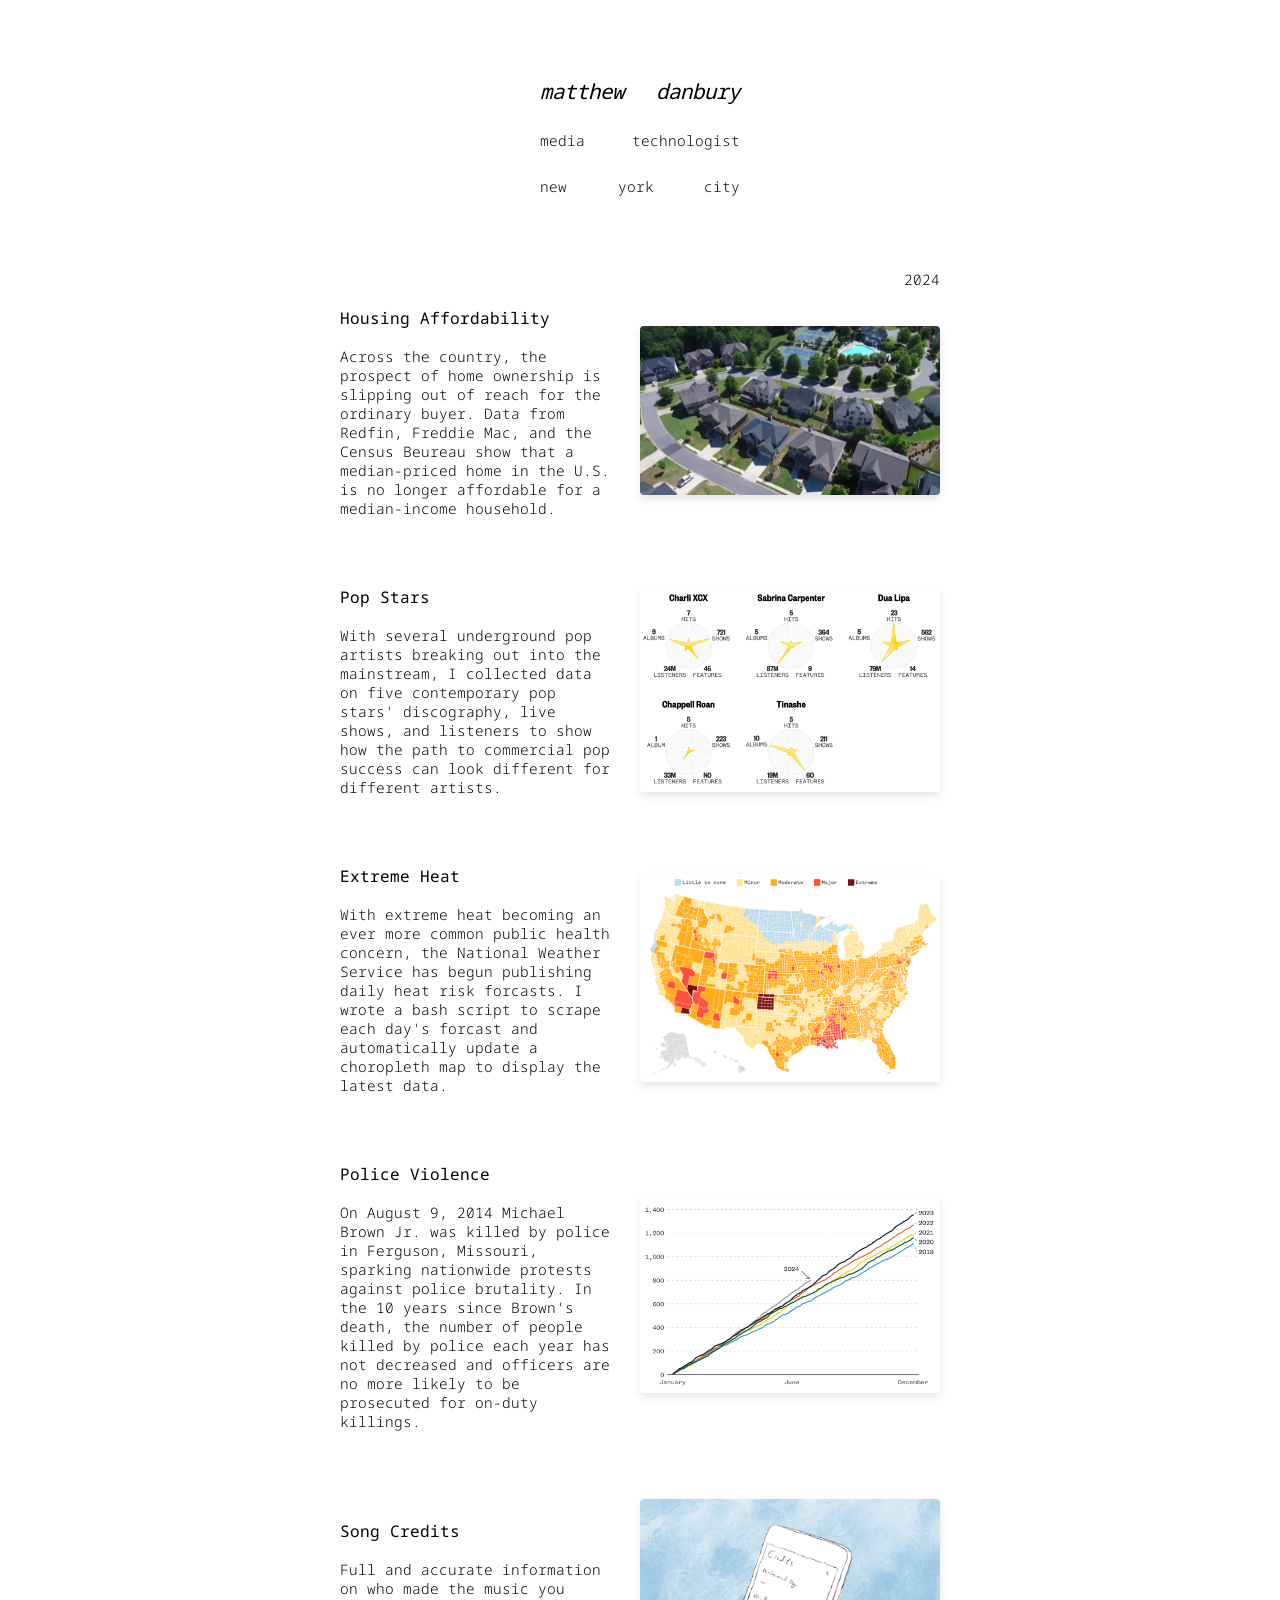
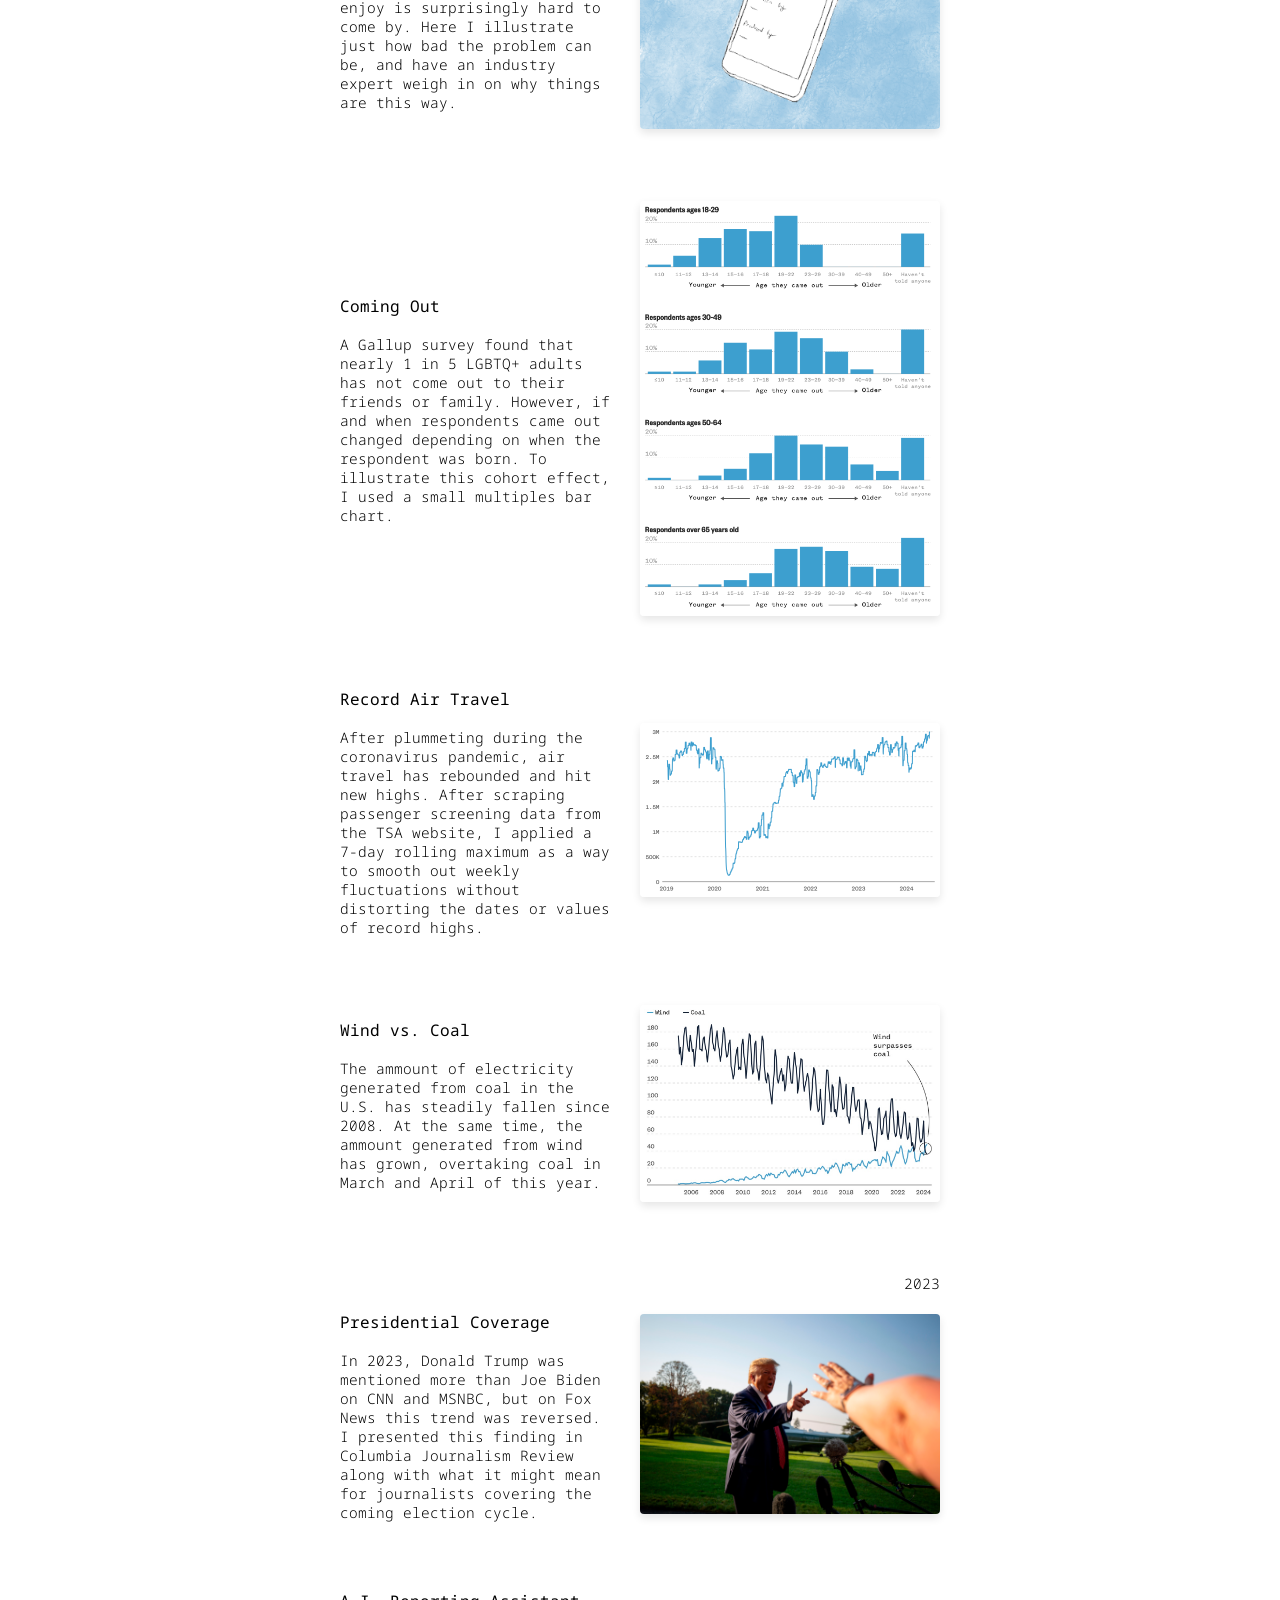
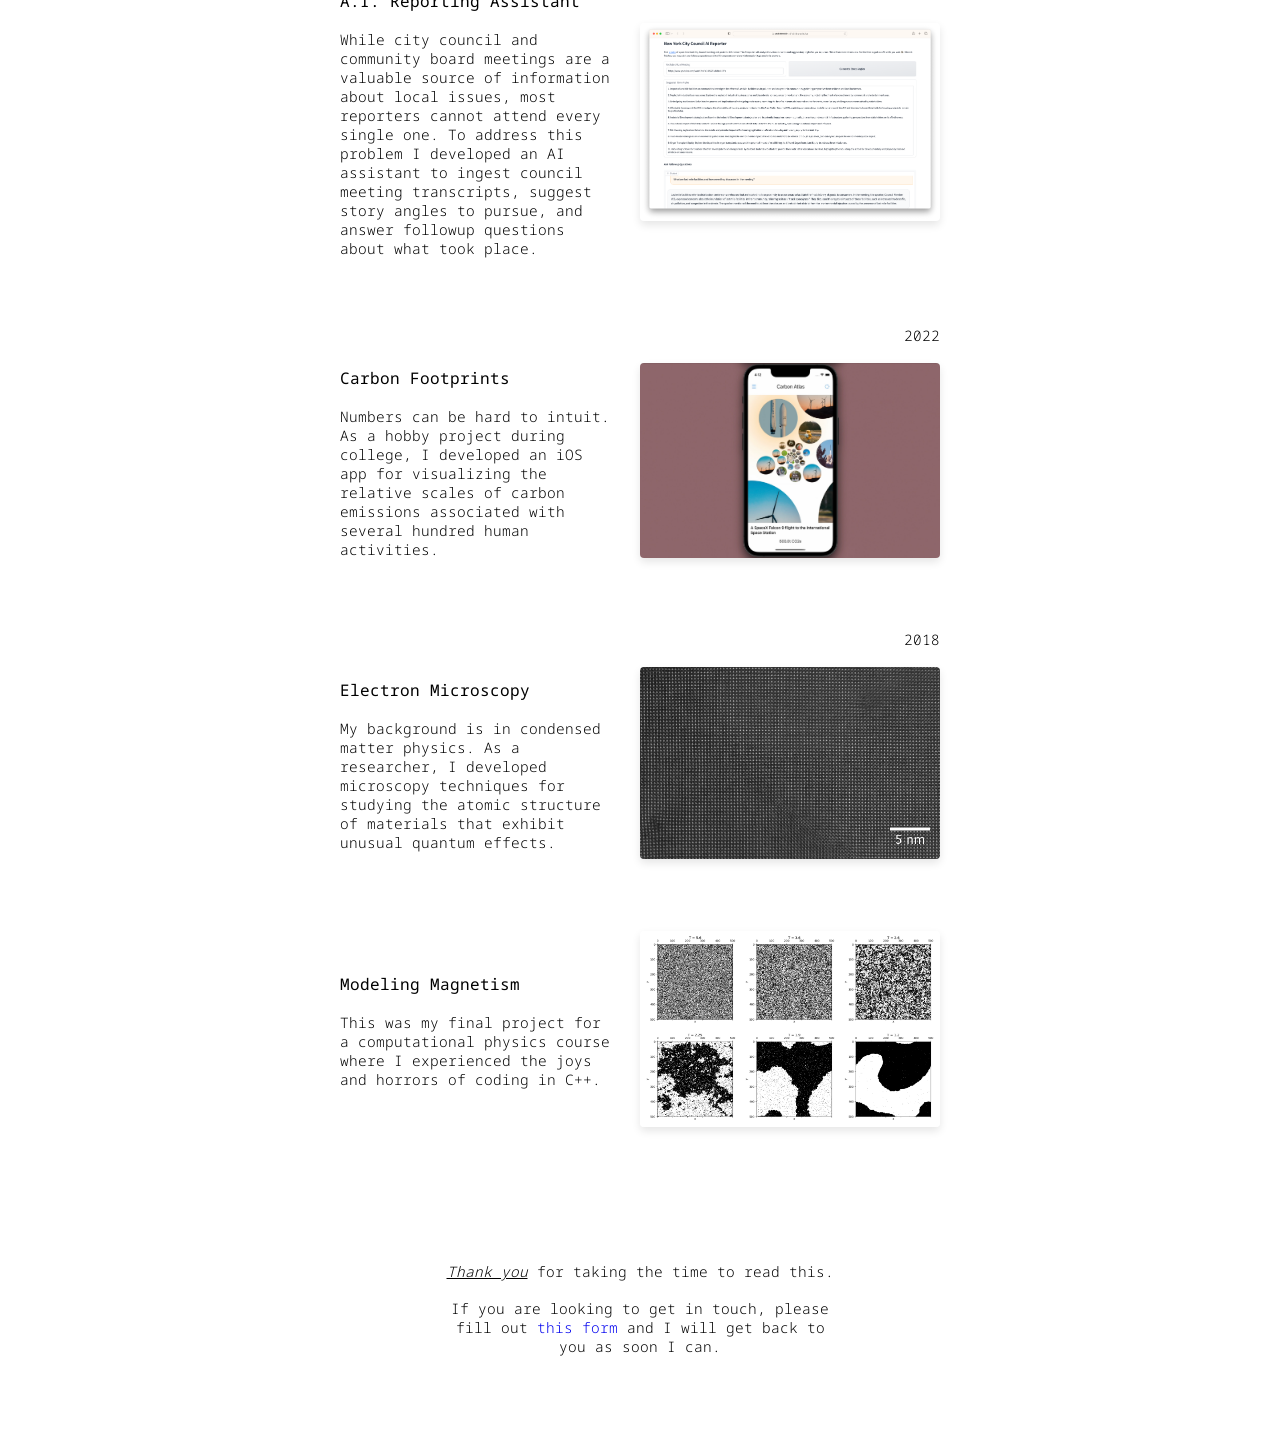
==== index.html @ c59a024f "reorder projects" ====
<!DOCTYPE html>
<html lang="en">
  <head>
    <meta charset="UTF-8" />
    <meta name="viewport" content="width=device-width, initial-scale=1.0" />
    <title>Matthew Danbury</title>
    <link rel="preconnect" href="https://fonts.googleapis.com" />
    <link rel="preconnect" href="https://fonts.gstatic.com" crossorigin />
    <link
      href="https://fonts.googleapis.com/css2?family=Noto+Sans+Mono:wdth,wght@62.5..100,100..900&display=swap"
      rel="stylesheet"
    />
    <link rel="stylesheet" href="reset.css" />
    <link rel="stylesheet" href="styles.css" />
  </head>
  <body>
    <div class="header">
      <div class="intro">
        <h1>matthew danbury</h1>
        <br />
        <br />
        <h2>media technologist</h2>
        <br />
        <br />
        <h2>new york city</h2>
      </div>
    </div>

    <div class="body">
      <!-- .graphics-container>.caption>h3+br+p>Lorem^^a>img^^br -->
      <!-- <br /> -->
      <p class="year">2024</p>
      <br />
      <div class="graphics-container">
        <div class="caption">
          <h3>Housing Affordability</h3>
          <br />
          <p>
            Across the country, the prospect of home ownership is slipping out
            of reach for the ordinary buyer. Data from Redfin, Freddie Mac, and
            the Census Beureau show that a median-priced home in the U.S. is no
            longer affordable for a median-income household.
          </p>
        </div>
        <a
          href="https://www.nbcnews.com/data-graphics/housing-affordability-worst-and-costs-highest-rcna155285"
          ><img src="assets/housing_affordability.webp" alt=""
        /></a>
      </div>
      <br />
      <div class="graphics-container">
        <div class="caption">
          <h3>Pop Stars</h3>
          <br />
          <p>
            With several underground pop artists breaking out into the
            mainstream, I collected data on five contemporary pop stars'
            discography, live shows, and listeners to show how the path to
            commercial pop success can look different for different artists.
          </p>
        </div>
        <a
          href="https://www.nbcnews.com/pop-culture/pop-culture-news/chappell-roan-sabrina-carpenter-charli-xcx-tinashe-redefining-pop-star-rcna159854"
          ><img src="assets/pop_stars_4.png" alt="pop stars"
        /></a>
      </div>
      <br />
      <div class="graphics-container">
        <div class="caption">
          <h3>Extreme Heat</h3>
          <br />
          <p>
            With extreme heat becoming an ever more common public health
            concern, the National Weather Service has begun publishing daily
            heat risk forcasts. I wrote a bash script to scrape each day's
            forcast and automatically update a choropleth map to display the
            latest data.
          </p>
        </div>
        <a
          href="https://www.nbcnews.com/health/health-news/extreme-heat-chronic-health-conditions-record-temperature-rcna162137"
          ><img src="assets/extreme_heat_2.png" alt=""
        /></a>
      </div>
      <br />
      <div class="graphics-container">
        <div class="caption">
          <h3>Police Violence</h3>
          <br />
          <p>
            On August 9, 2014 Michael Brown Jr. was killed by police in
            Ferguson, Missouri, sparking nationwide protests against police
            brutality. In the 10 years since Brown's death, the number of people
            killed by police each year has not decreased and officers are no
            more likely to be prosecuted for on-duty killings.
          </p>
        </div>
        <a
          href="https://www.nbcnews.com/data-graphics/data-police-killings-changed-10-years-ferguson-rcna163847"
          ><img src="assets/police.png" alt=""
        /></a>
      </div>
      <br />
      <div class="graphics-container">
        <div class="caption">
          <h3>Song Credits</h3>
          <br />
          <p>
            Full and accurate information on who made the music you enjoy is
            surprisingly hard to come by. Here I illustrate just how bad the
            problem can be, and have an industry expert weigh in on why things
            are this way.
          </p>
        </div>
        <a href="https://mjdanbury.github.io/credit-report/"
          ><img src="assets/credits.png" alt=""
        /></a>
      </div>
      <br />
      <div class="graphics-container">
        <div class="caption">
          <h3>Coming Out</h3>
          <br />
          <p>
            A Gallup survey found that nearly 1 in 5 LGBTQ+ adults has not come
            out to their friends or family. However, if and when respondents
            came out changed depending on when the respondent was born. To
            illustrate this cohort effect, I used a small multiples bar chart.
          </p>
        </div>
        <a
          href="https://www.nbcnews.com/nbc-out/out-news/lgbtq-adults-never-come-out-gallup-survey-rcna164086"
          ><img src="assets/coming_out_2.png" alt=""
        /></a>
      </div>
      <br />
      <div class="graphics-container">
        <div class="caption">
          <h3>Record Air Travel</h3>
          <br />
          <p>
            After plummeting during the coronavirus pandemic, air travel has
            rebounded and hit new highs. After scraping passenger screening data
            from the TSA website, I applied a 7-day rolling maximum as a way to
            smooth out weekly fluctuations without distorting the dates or
            values of record highs.
          </p>
        </div>
        <a
          href="https://www.nbcnews.com/business/travel/tsa-airport-screenings-hit-time-high-rcna159009"
          ><img src="assets/air_travel.png" alt=""
        /></a>
      </div>
      <br />
      <div class="graphics-container">
        <div class="caption">
          <h3>Wind vs. Coal</h3>
          <br />
          <p>
            The ammount of electricity generated from coal in the U.S. has
            steadily fallen since 2008. At the same time, the ammount generated
            from wind has grown, overtaking coal in March and April of this
            year.
          </p>
        </div>
        <a
          href="https://www.nbcnews.com/science/environment/wind-power-surpassed-coal-march-april-rcna161242"
          ><img src="assets/wind_coal.jpg" alt=""
        /></a>
      </div>
      <br />
      <p class="year">2023</p>
      <br />
      <div class="graphics-container">
        <div class="caption">
          <h3>Presidential Coverage</h3>
          <br />
          <p>
            In 2023, Donald Trump was mentioned more than Joe Biden on CNN and
            MSNBC, but on Fox News this trend was reversed. I presented this
            finding in Columbia Journalism Review along with what it might mean
            for journalists covering the coming election cycle.
          </p>
        </div>
        <a
          href="https://www.cjr.org/analysis/trump-has-recaptured-cable-tvs-attention.php"
          ><img src="assets/tump.jpg" alt="trump biden"
        /></a>
      </div>
      <br />
      <div class="graphics-container">
        <div class="caption">
          <h3>A.I. Reporting Assistant</h3>
          <br />
          <p>
            While city council and community board meetings are a valuable
            source of information about local issues, most reporters cannot
            attend every single one. To address this problem I developed an AI
            assistant to ingest council meeting transcripts, suggest story
            angles to pursue, and answer followup questions about what took
            place.
          </p>
        </div>
        <a href="https://github.com/mjdanbury/CityCouncilReporter"
          ><img src="assets/councilreporter.png" alt="chat bot"
        /></a>
      </div>
      <br />
      <p class="year">2022</p>
      <br />
      <div class="graphics-container">
        <div class="caption">
          <h3>Carbon Footprints</h3>
          <br />
          <p>
            Numbers can be hard to intuit. As a hobby project during college, I
            developed an iOS app for visualizing the relative scales of carbon
            emissions associated with several hundred human activities.
          </p>
        </div>
        <a href="https://www.youtube.com/watch?v=psbfTV39fs4"
          ><img src="assets/carbonApp.jpeg" alt="Two cats"
        /></a>
      </div>
      <br />
      <p class="year">2018</p>
      <br />
      <div class="graphics-container">
        <div class="caption">
          <h3>Electron Microscopy</h3>
          <br />
          <p>
            My background is in condensed matter physics. As a researcher, I
            developed microscopy techniques for studying the atomic structure of
            materials that exhibit unusual quantum effects.
          </p>
        </div>
        <a href="files/kem.pdf"><img src="assets/atoms.jpg" alt="atoms" /></a>
      </div>
      <br />
      <div class="graphics-container">
        <div class="caption">
          <h3>Modeling Magnetism</h3>
          <br />
          <p>
            This was my final project for a computational physics course where I
            experienced the joys and horrors of coding in C++.
          </p>
        </div>
        <a href="files/ising.pdf"
          ><img src="assets/ising.png" alt="magnets"
        /></a>
      </div>
    </div>
    <div class="footer">
      <div class="outro">
        <p><em>Thank you</em> for taking the time to read this.</p>
        <br />
        <p>
          If you are looking to get in touch, please fill out
          <a href="https://forms.gle/gq2cK4b1RNAeKS8i6">this form</a> and I will
          get back to you as soon I can.
        </p>
      </div>
    </div>
  </body>
</html>
---- styles.css ----
body {
  /* background: #e7e5e4; */
  font-size: 16px;
}

.header {
  /* background: red; */
  height: 30vh;
  min-height: 225px;
}

.intro {
  /* background: orange; */
  width: 200px;
  margin: 0 auto;
  text-align: justify;
  text-align-last: justify;
  position: relative;
  top: 30%;
}

h1 {
  font-family: "Noto Sans Mono", monospace;
  font-size: 1.3em;
  font-style: italic;
}

h2,
p {
  font-family: "Noto Sans Mono", monospace;
  font-size: 0.9em;
  font-weight: 300;
}

.body {
  /* background: yellow; */
  max-width: 600px;
  margin: 0 auto;
  line-height: normal;
}

.year {
  /* background: green; */
  text-align: right;
}

.graphics-container {
  /* background: blue; */
  display: flex;
  padding-bottom: 50px;
  align-items: center;
}

.caption {
  /* background: purple; */
  text-align: left;
  margin-right: 25px;
}

h3 {
  font-family: "Noto Sans Mono", monospace;
  font-size: 1em;
  font-weight: 400;
}

.graphics-container img {
  width: 300px;
}

img:hover {
  opacity: 0.5;
  cursor: pointer;
}

img {
  border-radius: 4px;
}

img {
  box-shadow: 0 4px 8px rgba(0, 0, 0, 0.1);
}

a {
  text-decoration: none;
}

.footer {
  height: 30vh;
}

.outro {
  /* background: green; */
  max-width: 400px;
  margin: 0 auto;
  text-align: center;
  position: relative;
  top: 30%;
  line-height: normal;
}

em {
  font-style: italic;
  text-decoration: underline;
}

@media (max-width: 650px) {
  .body,
  .outro {
    padding-left: 25px;
    padding-right: 25px;
  }

  .graphics-container {
    /* background: red; */
    display: flex;
    flex-direction: column;
  }

  .graphics-container img {
    width: 100%;
  }

  .caption {
    margin-bottom: 10px;
    margin-right: 0px;
  }
}
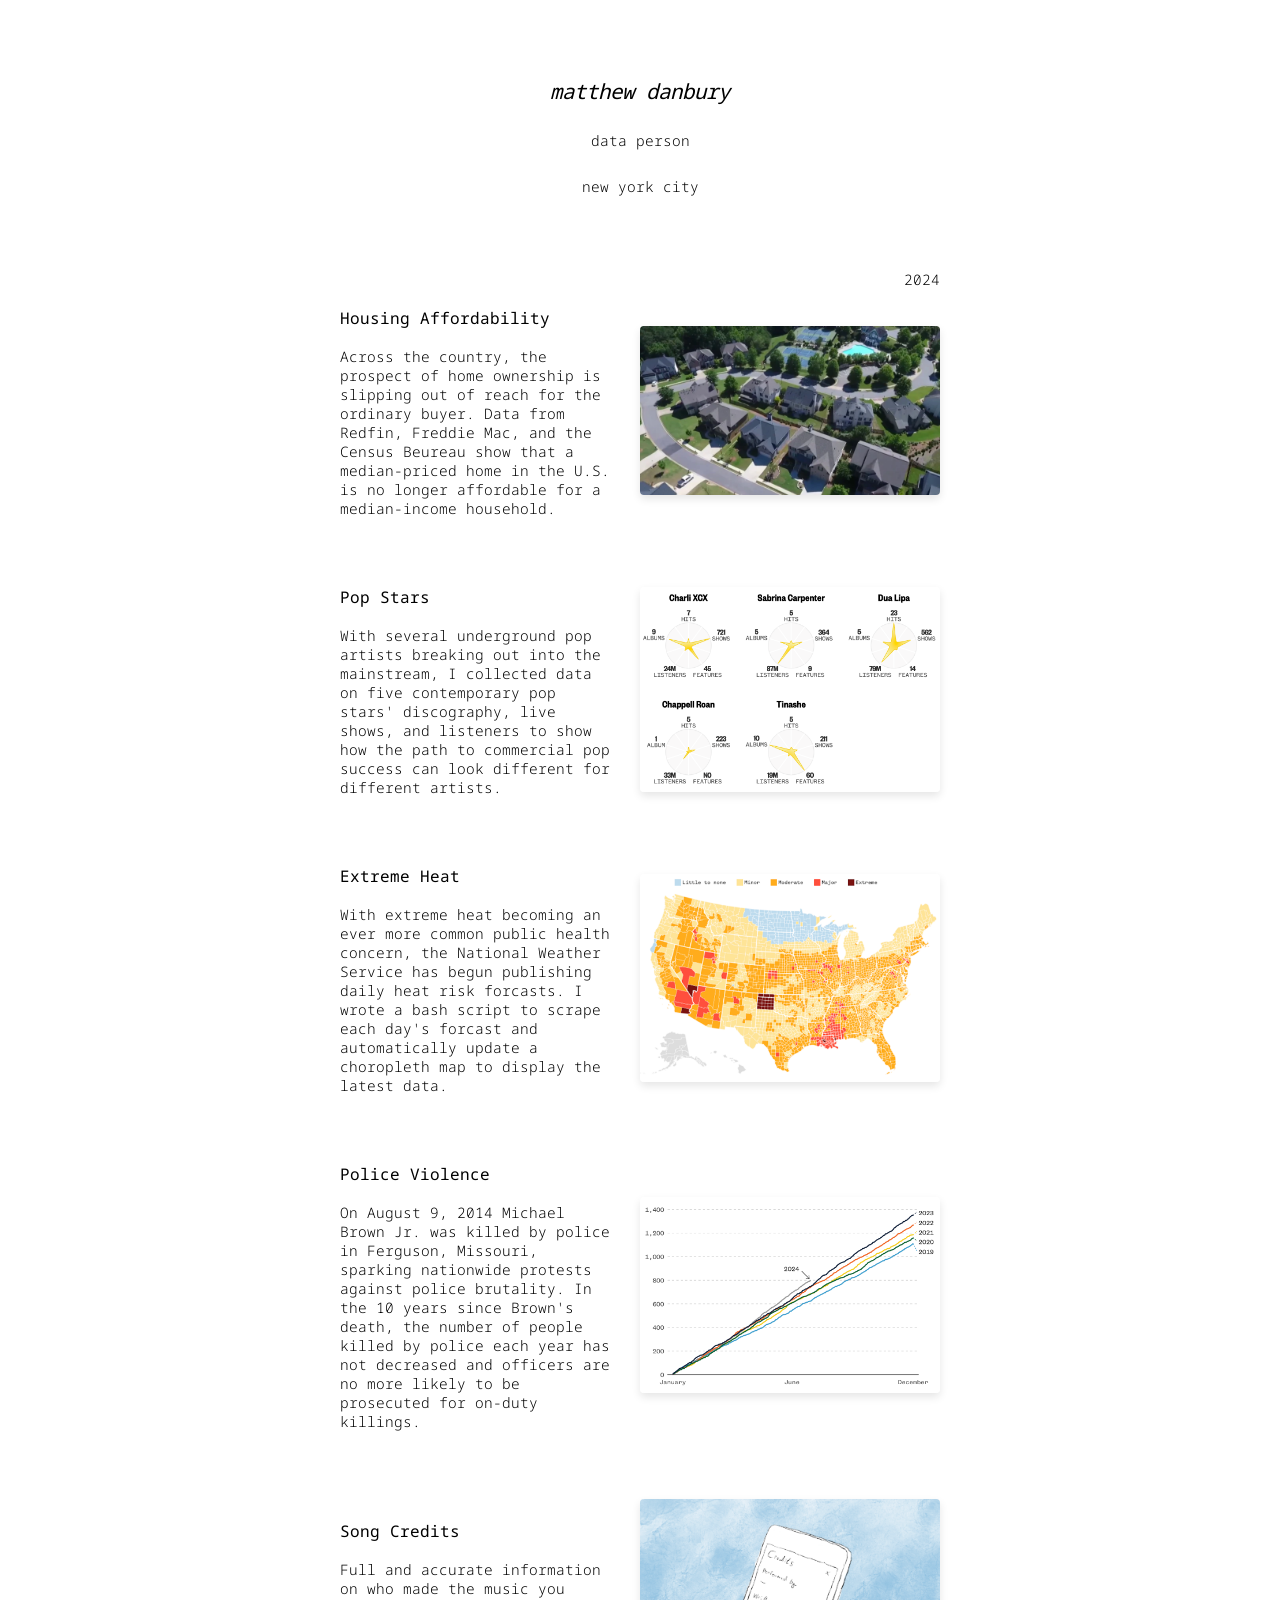
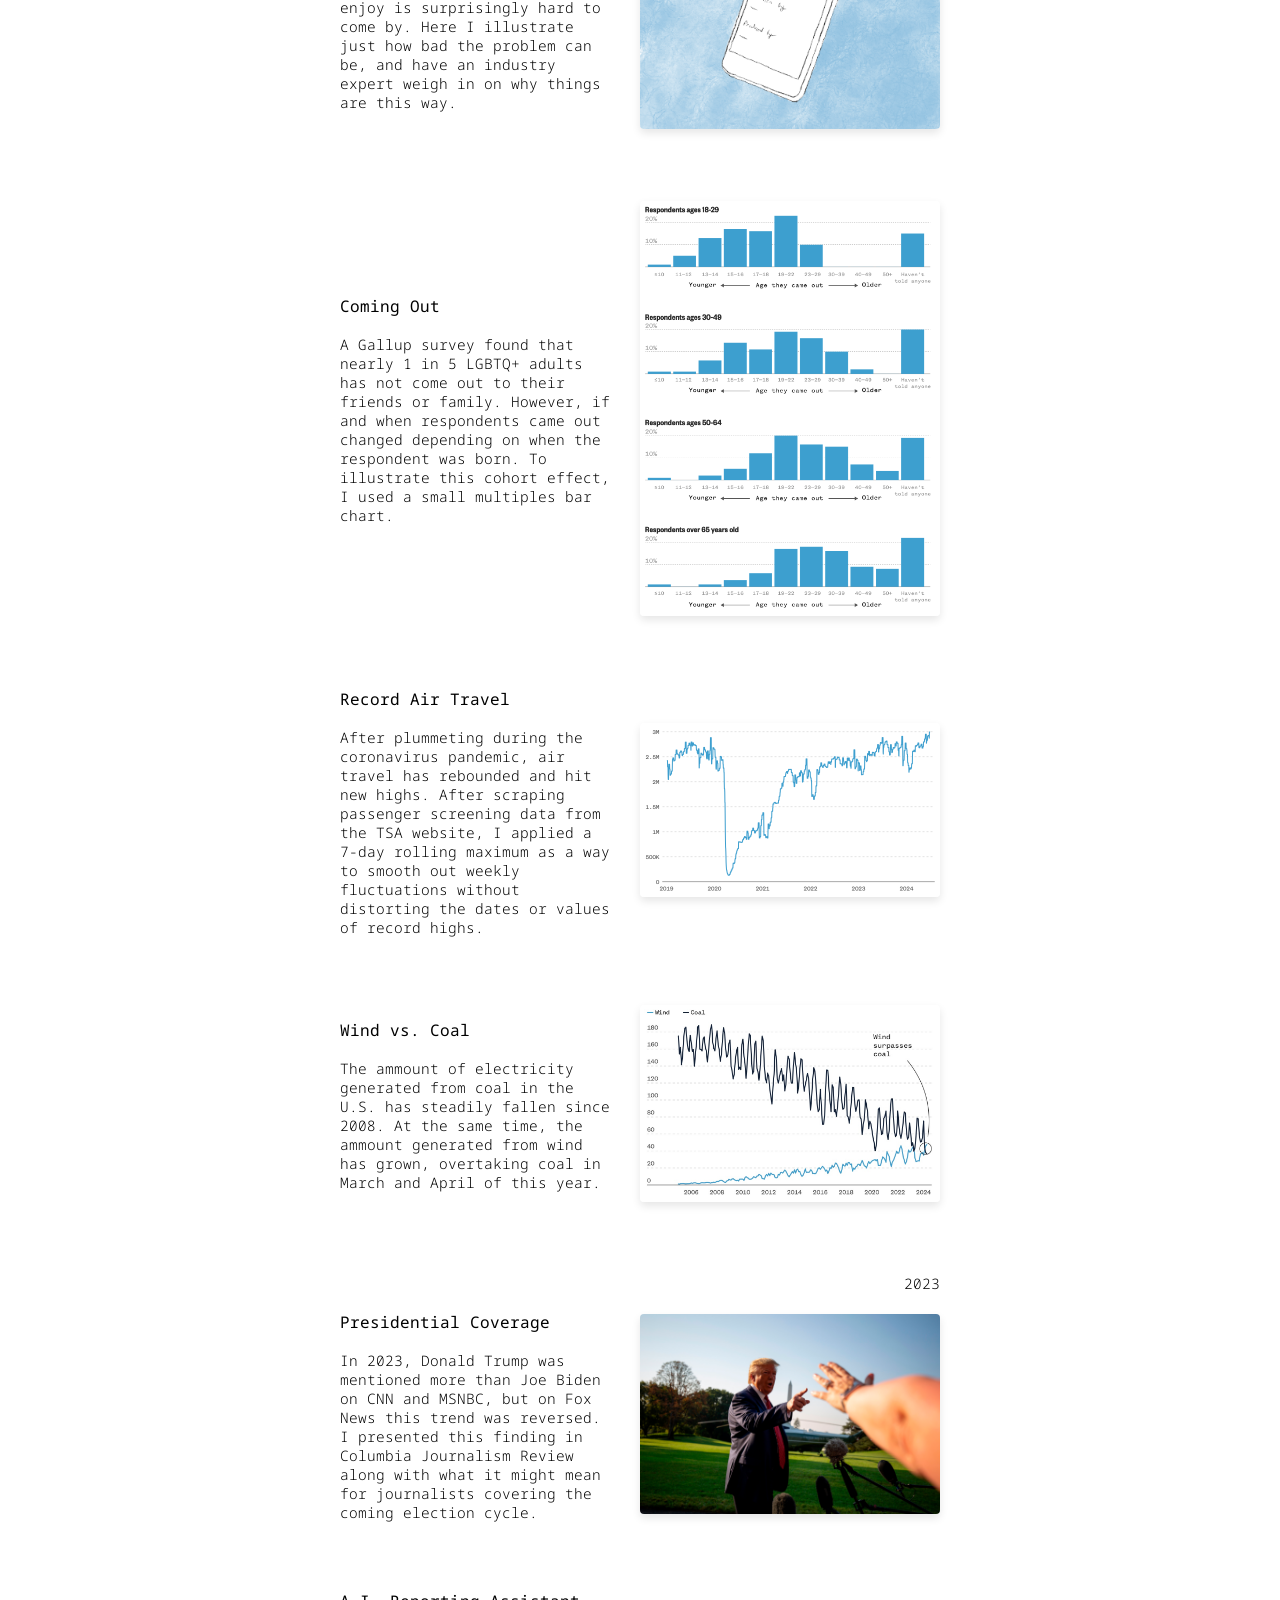
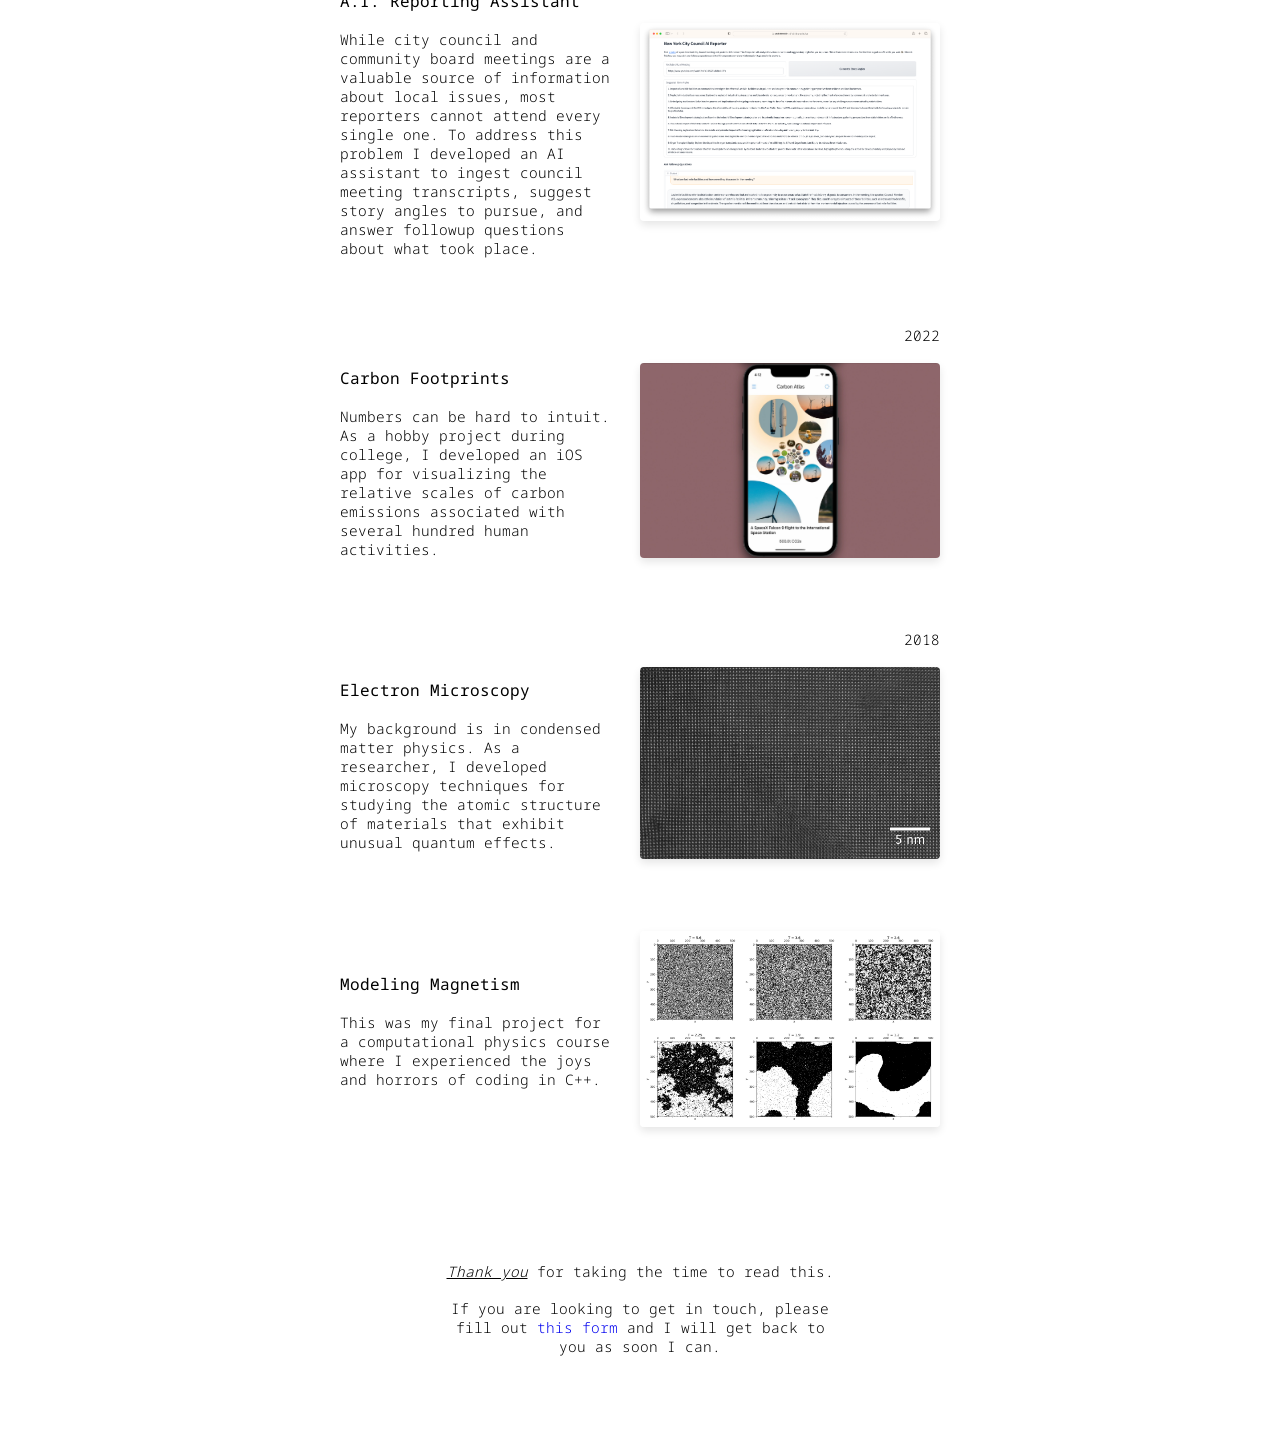
==== commit 25999edb: "update header" ====
--- a/index.html
+++ b/index.html
@@ -19,7 +19,7 @@
         <h1>matthew danbury</h1>
         <br />
         <br />
-        <h2>media technologist</h2>
+        <h2>data person</h2>
         <br />
         <br />
         <h2>new york city</h2>
--- a/styles.css
+++ b/styles.css
@@ -13,8 +13,8 @@
   /* background: orange; */
   width: 200px;
   margin: 0 auto;
-  text-align: justify;
-  text-align-last: justify;
+  text-align: center;
+  /* text-align-last: justify; */
   position: relative;
   top: 30%;
 }
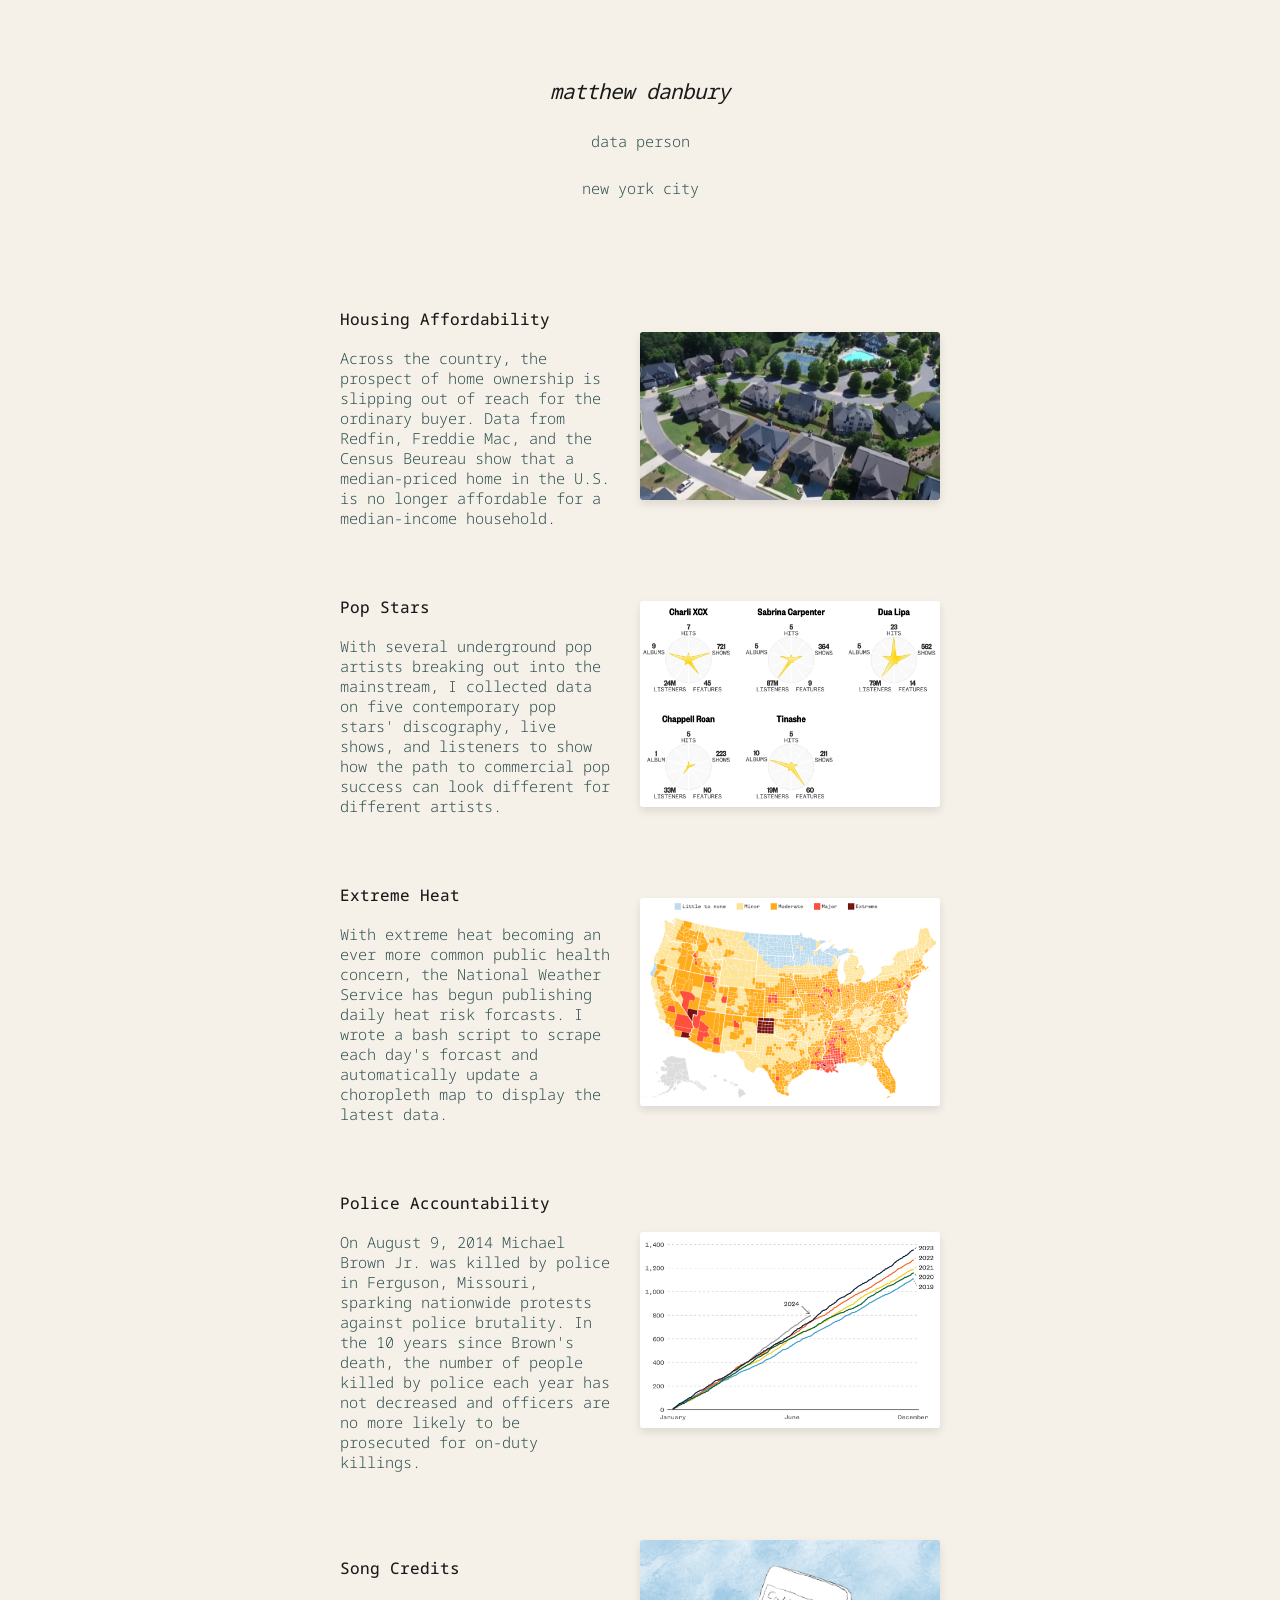
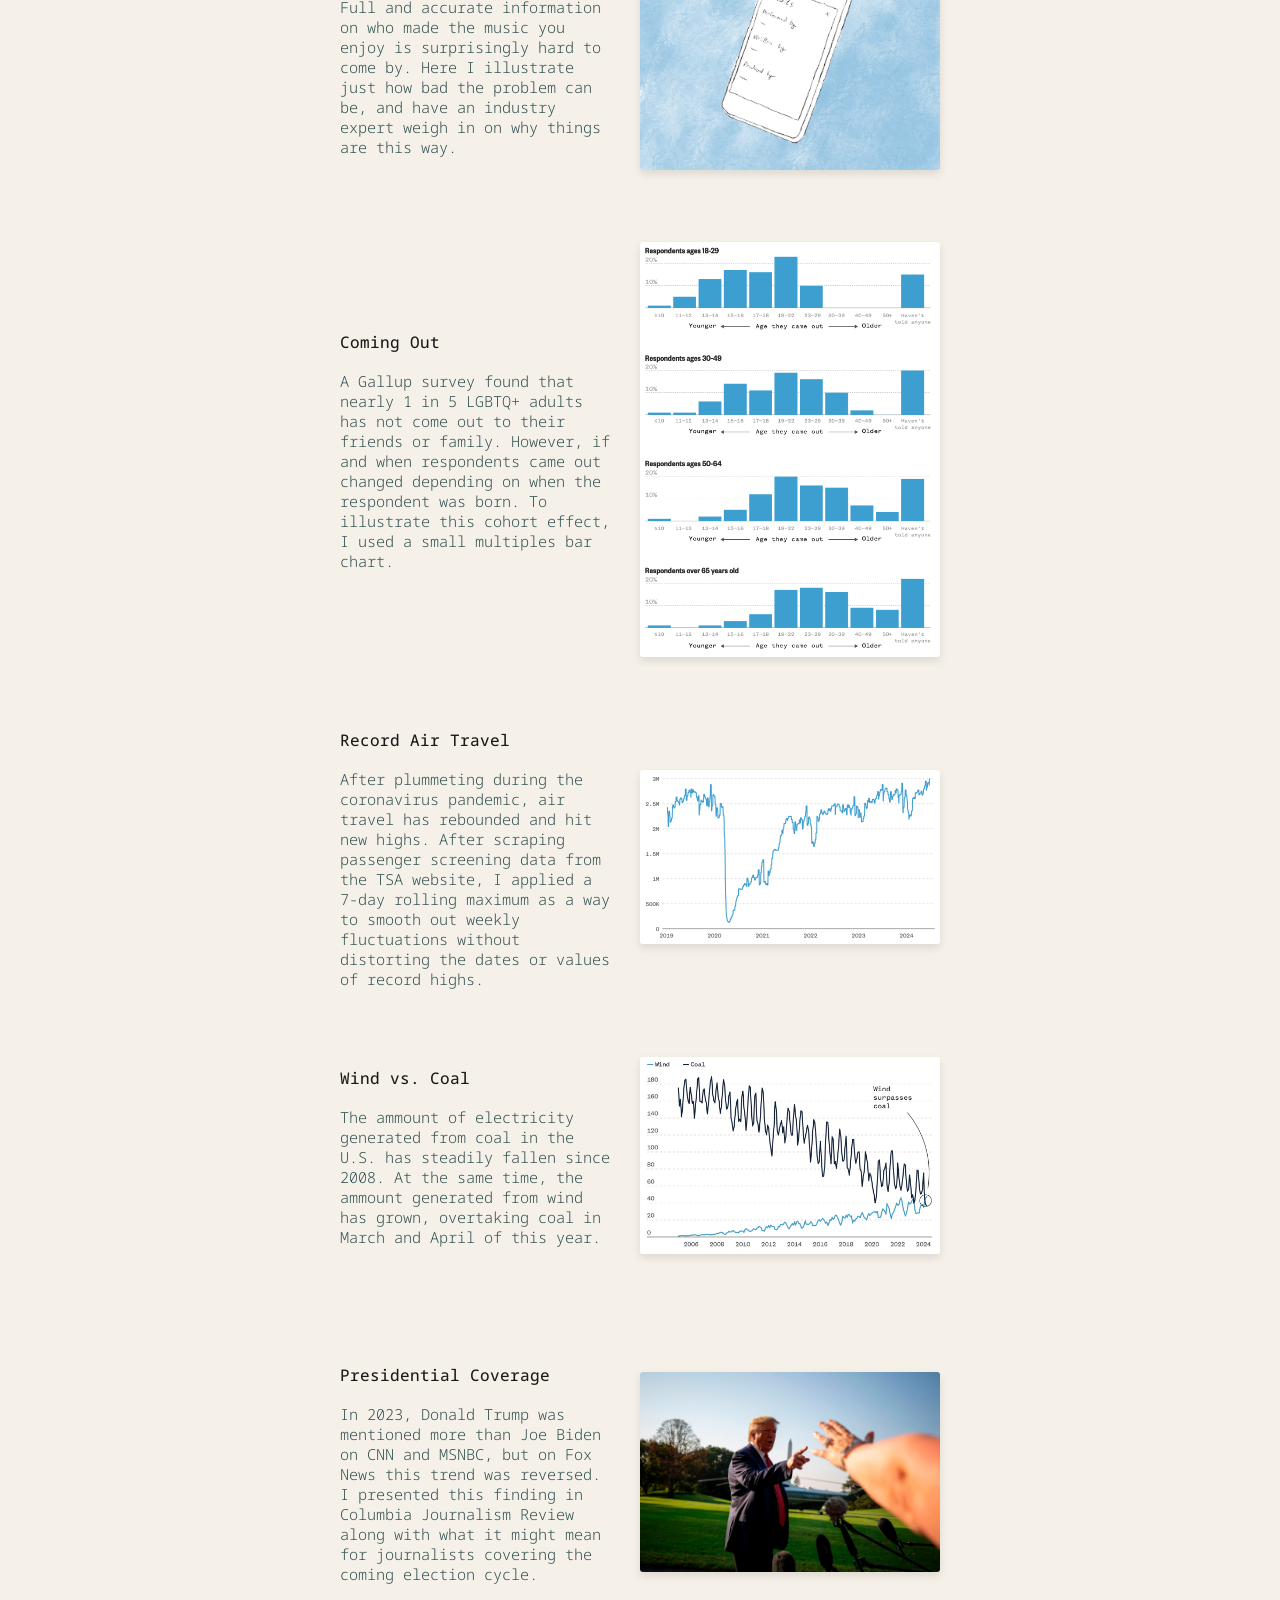
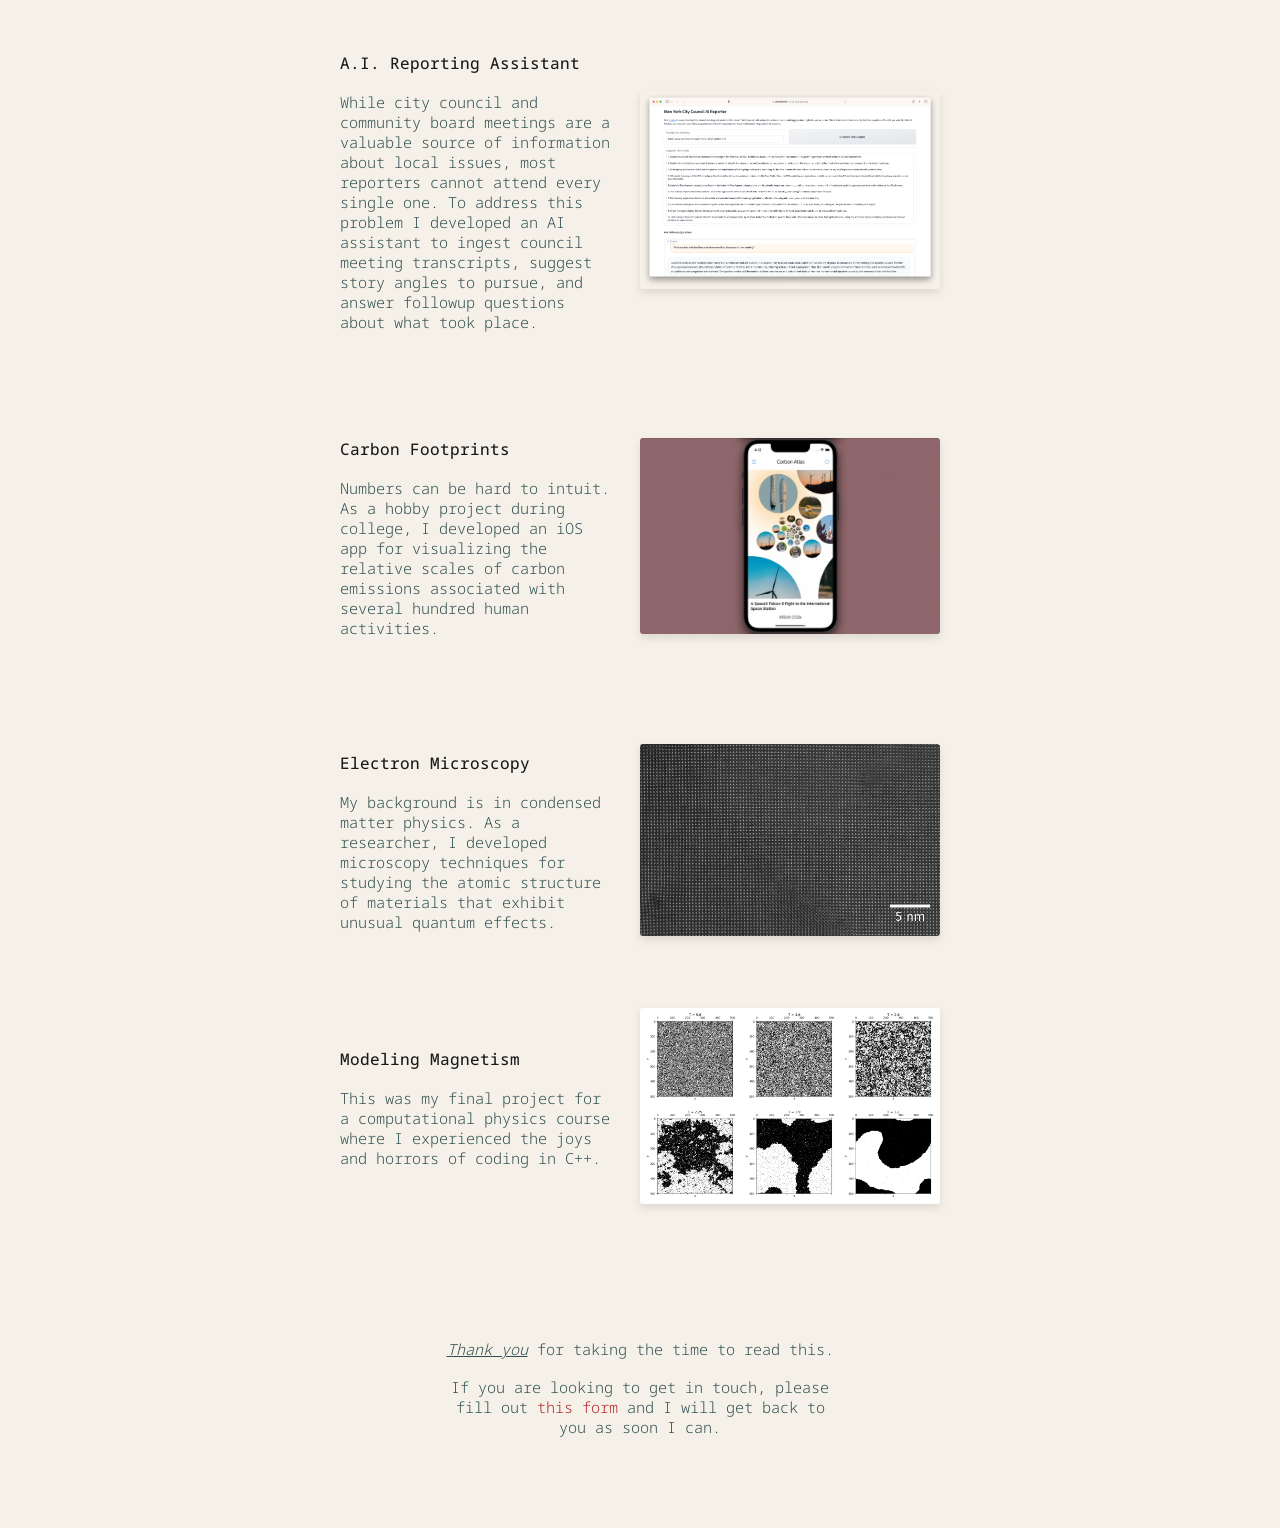
==== commit ff5a97b3: "visual tweaks" ====
--- a/index.html
+++ b/index.html
@@ -85,7 +85,7 @@
       <br />
       <div class="graphics-container">
         <div class="caption">
-          <h3>Police Violence</h3>
+          <h3>Police Accountability</h3>
           <br />
           <p>
             On August 9, 2014 Michael Brown Jr. was killed by police in
--- a/styles.css
+++ b/styles.css
@@ -1,6 +1,7 @@
 body {
-  /* background: #e7e5e4; */
+  background: #f5f1e9;
   font-size: 16px;
+  color: darkslategray;
 }
 
 .header {
@@ -23,13 +24,15 @@
   font-family: "Noto Sans Mono", monospace;
   font-size: 1.3em;
   font-style: italic;
+  color: #1a1a1a;
 }
 
 h2,
 p {
   font-family: "Noto Sans Mono", monospace;
-  font-size: 0.9em;
+  font-size: 0.95em;
   font-weight: 300;
+  color: darkslategray;
 }
 
 .body {
@@ -42,6 +45,7 @@
 .year {
   /* background: green; */
   text-align: right;
+  visibility: hidden;
 }
 
 .graphics-container {
@@ -60,7 +64,8 @@
 h3 {
   font-family: "Noto Sans Mono", monospace;
   font-size: 1em;
-  font-weight: 400;
+  font-weight: 450;
+  color: #1a1a1a;
 }
 
 .graphics-container img {
@@ -73,7 +78,7 @@
 }
 
 img {
-  border-radius: 4px;
+  border-radius: 3px;
 }
 
 img {
@@ -82,6 +87,7 @@
 
 a {
   text-decoration: none;
+  color: firebrick;
 }
 
 .footer {
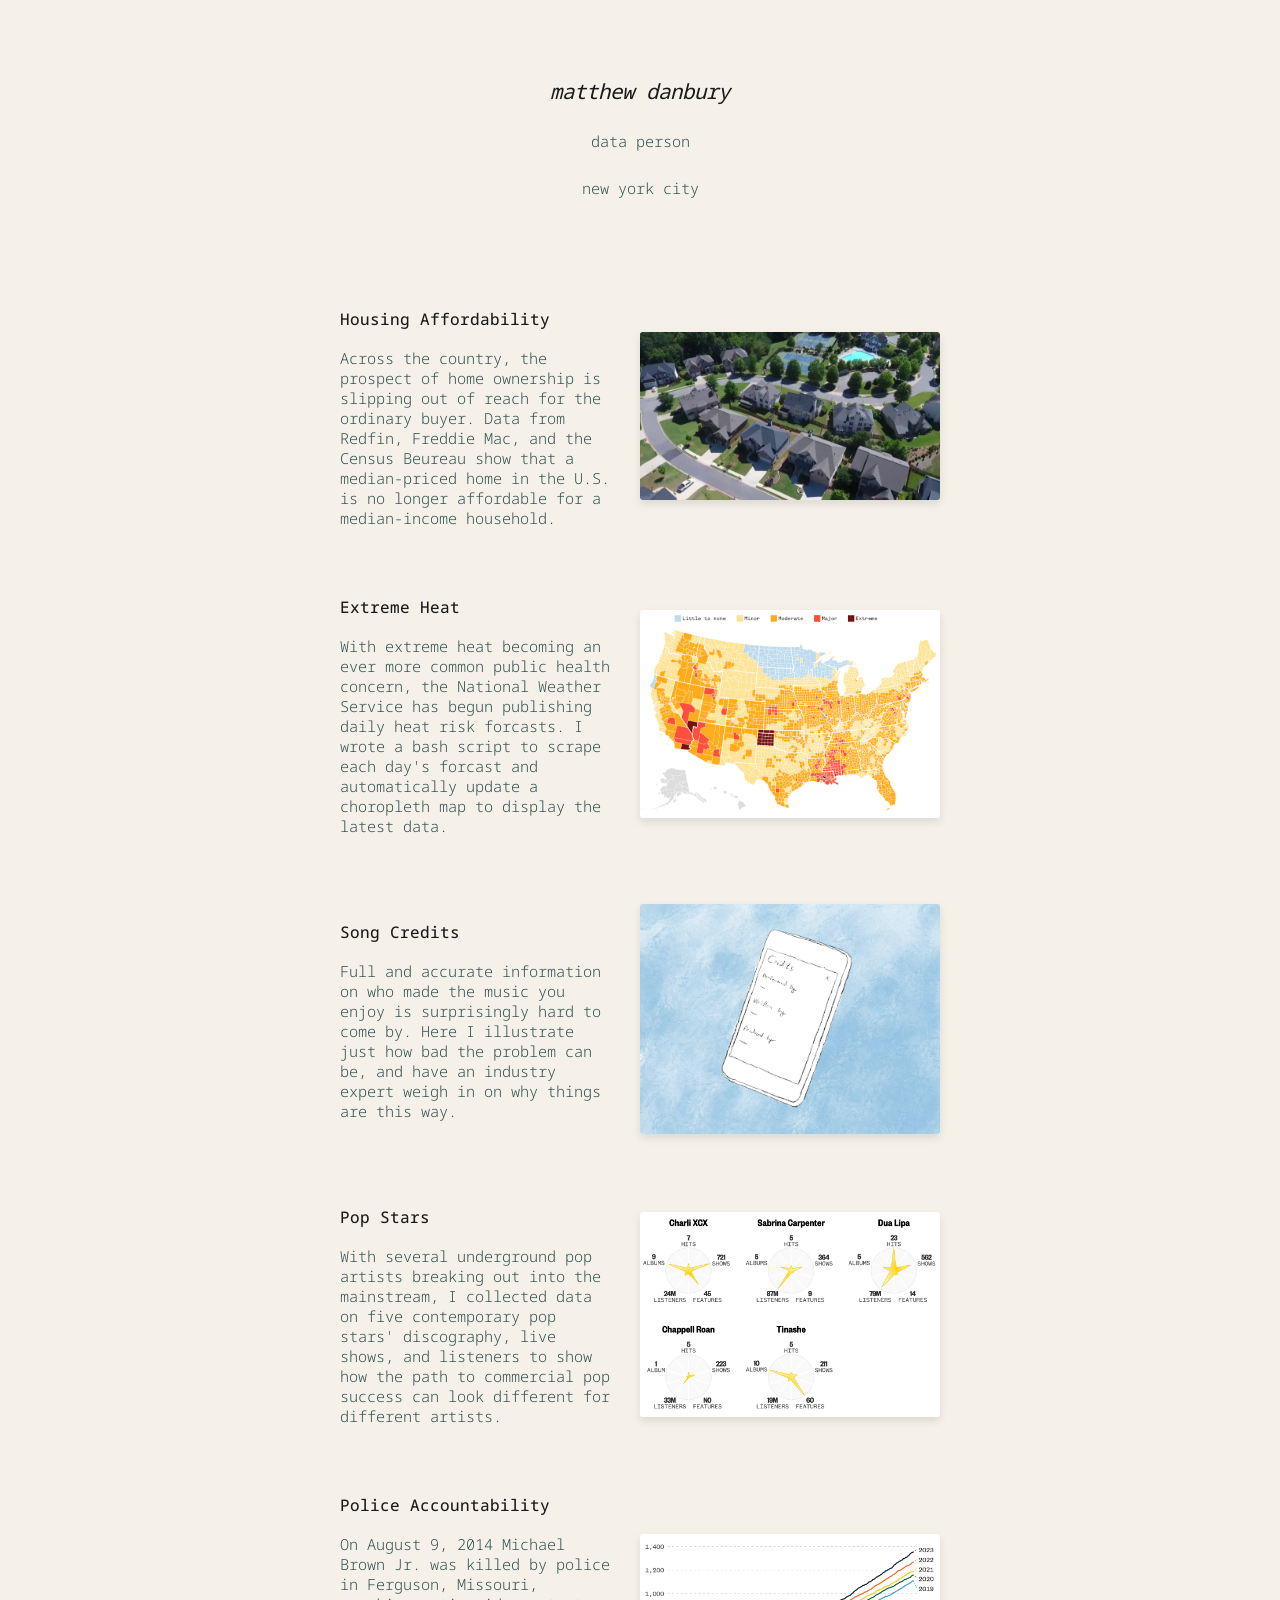
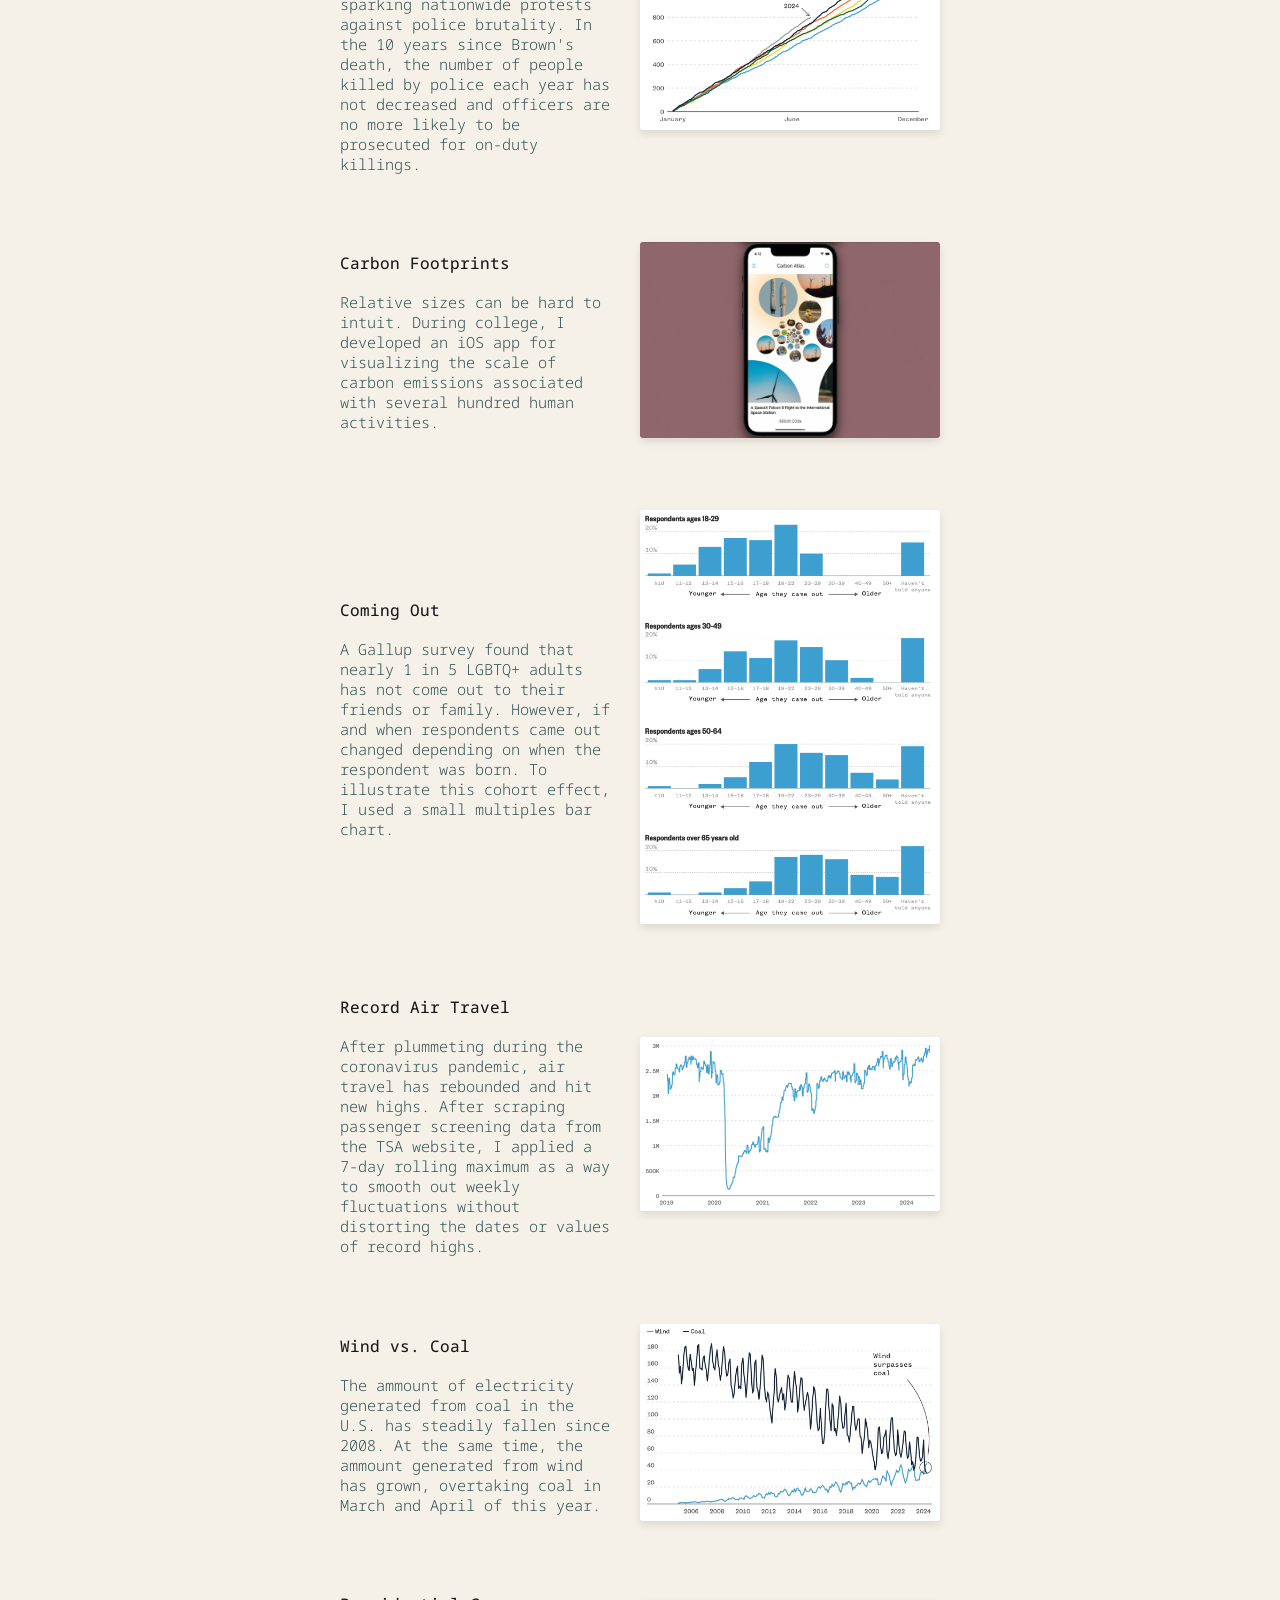
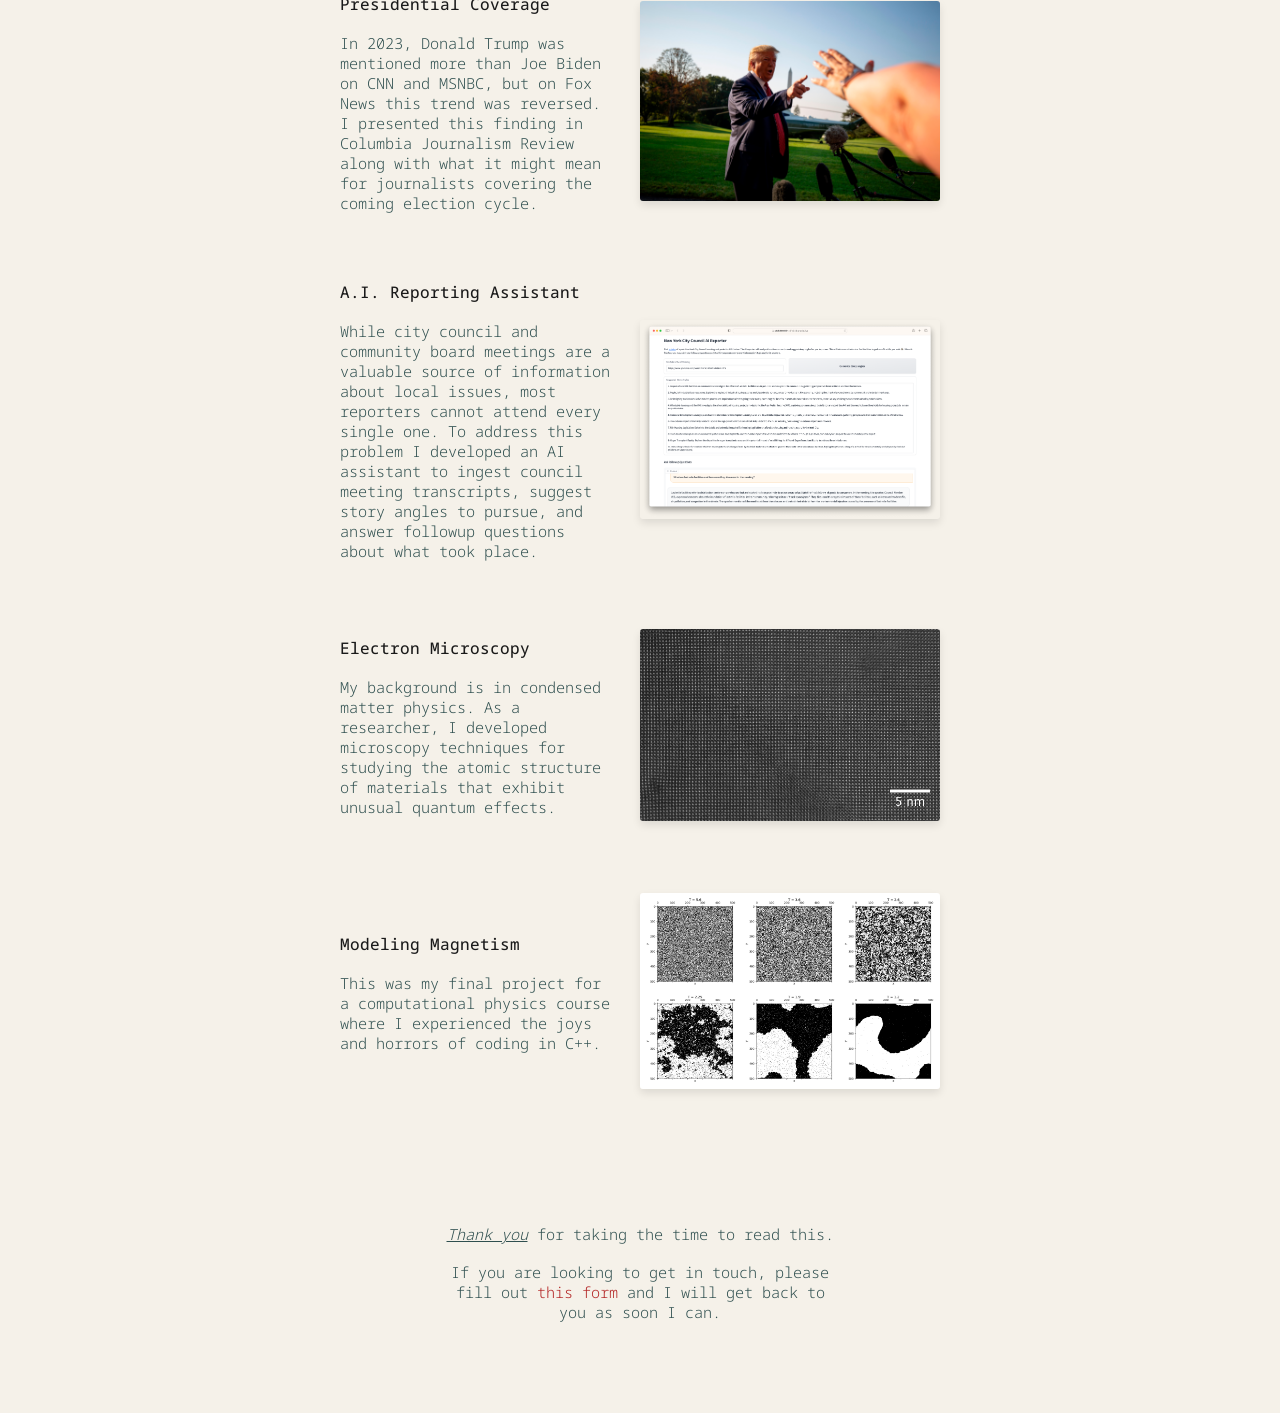
==== commit b48c6693: "reorder projects" ====
--- a/index.html
+++ b/index.html
@@ -50,23 +50,6 @@
       <br />
       <div class="graphics-container">
         <div class="caption">
-          <h3>Pop Stars</h3>
-          <br />
-          <p>
-            With several underground pop artists breaking out into the
-            mainstream, I collected data on five contemporary pop stars'
-            discography, live shows, and listeners to show how the path to
-            commercial pop success can look different for different artists.
-          </p>
-        </div>
-        <a
-          href="https://www.nbcnews.com/pop-culture/pop-culture-news/chappell-roan-sabrina-carpenter-charli-xcx-tinashe-redefining-pop-star-rcna159854"
-          ><img src="assets/pop_stars_4.png" alt="pop stars"
-        /></a>
-      </div>
-      <br />
-      <div class="graphics-container">
-        <div class="caption">
           <h3>Extreme Heat</h3>
           <br />
           <p>
@@ -85,6 +68,39 @@
       <br />
       <div class="graphics-container">
         <div class="caption">
+          <h3>Song Credits</h3>
+          <br />
+          <p>
+            Full and accurate information on who made the music you enjoy is
+            surprisingly hard to come by. Here I illustrate just how bad the
+            problem can be, and have an industry expert weigh in on why things
+            are this way.
+          </p>
+        </div>
+        <a href="https://mjdanbury.github.io/credit-report/"
+          ><img src="assets/credits.png" alt=""
+        /></a>
+      </div>
+      <br />
+      <div class="graphics-container">
+        <div class="caption">
+          <h3>Pop Stars</h3>
+          <br />
+          <p>
+            With several underground pop artists breaking out into the
+            mainstream, I collected data on five contemporary pop stars'
+            discography, live shows, and listeners to show how the path to
+            commercial pop success can look different for different artists.
+          </p>
+        </div>
+        <a
+          href="https://www.nbcnews.com/pop-culture/pop-culture-news/chappell-roan-sabrina-carpenter-charli-xcx-tinashe-redefining-pop-star-rcna159854"
+          ><img src="assets/pop_stars_4.png" alt="pop stars"
+        /></a>
+      </div>
+      <br />
+      <div class="graphics-container">
+        <div class="caption">
           <h3>Police Accountability</h3>
           <br />
           <p>
@@ -103,17 +119,16 @@
       <br />
       <div class="graphics-container">
         <div class="caption">
-          <h3>Song Credits</h3>
-          <br />
-          <p>
-            Full and accurate information on who made the music you enjoy is
-            surprisingly hard to come by. Here I illustrate just how bad the
-            problem can be, and have an industry expert weigh in on why things
-            are this way.
-          </p>
-        </div>
-        <a href="https://mjdanbury.github.io/credit-report/"
-          ><img src="assets/credits.png" alt=""
+          <h3>Carbon Footprints</h3>
+          <br />
+          <p>
+            Relative sizes can be hard to intuit. During college, I developed an
+            iOS app for visualizing the scale of carbon emissions associated
+            with several hundred human activities.
+          </p>
+        </div>
+        <a href="https://www.youtube.com/watch?v=psbfTV39fs4"
+          ><img src="assets/carbonApp.jpeg" alt="Two cats"
         /></a>
       </div>
       <br />
@@ -169,8 +184,8 @@
         /></a>
       </div>
       <br />
-      <p class="year">2023</p>
-      <br />
+      <!-- <p class="year">2023</p> -->
+      <!-- <br /> -->
       <div class="graphics-container">
         <div class="caption">
           <h3>Presidential Coverage</h3>
@@ -205,25 +220,10 @@
           ><img src="assets/councilreporter.png" alt="chat bot"
         /></a>
       </div>
-      <br />
-      <p class="year">2022</p>
-      <br />
-      <div class="graphics-container">
-        <div class="caption">
-          <h3>Carbon Footprints</h3>
-          <br />
-          <p>
-            Numbers can be hard to intuit. As a hobby project during college, I
-            developed an iOS app for visualizing the relative scales of carbon
-            emissions associated with several hundred human activities.
-          </p>
-        </div>
-        <a href="https://www.youtube.com/watch?v=psbfTV39fs4"
-          ><img src="assets/carbonApp.jpeg" alt="Two cats"
-        /></a>
-      </div>
-      <br />
-      <p class="year">2018</p>
+      <!-- <br /> -->
+      <!-- <p class="year">2022</p> -->
+      <!-- <br /> -->
+      <!-- <p class="year">2018</p> -->
       <br />
       <div class="graphics-container">
         <div class="caption">
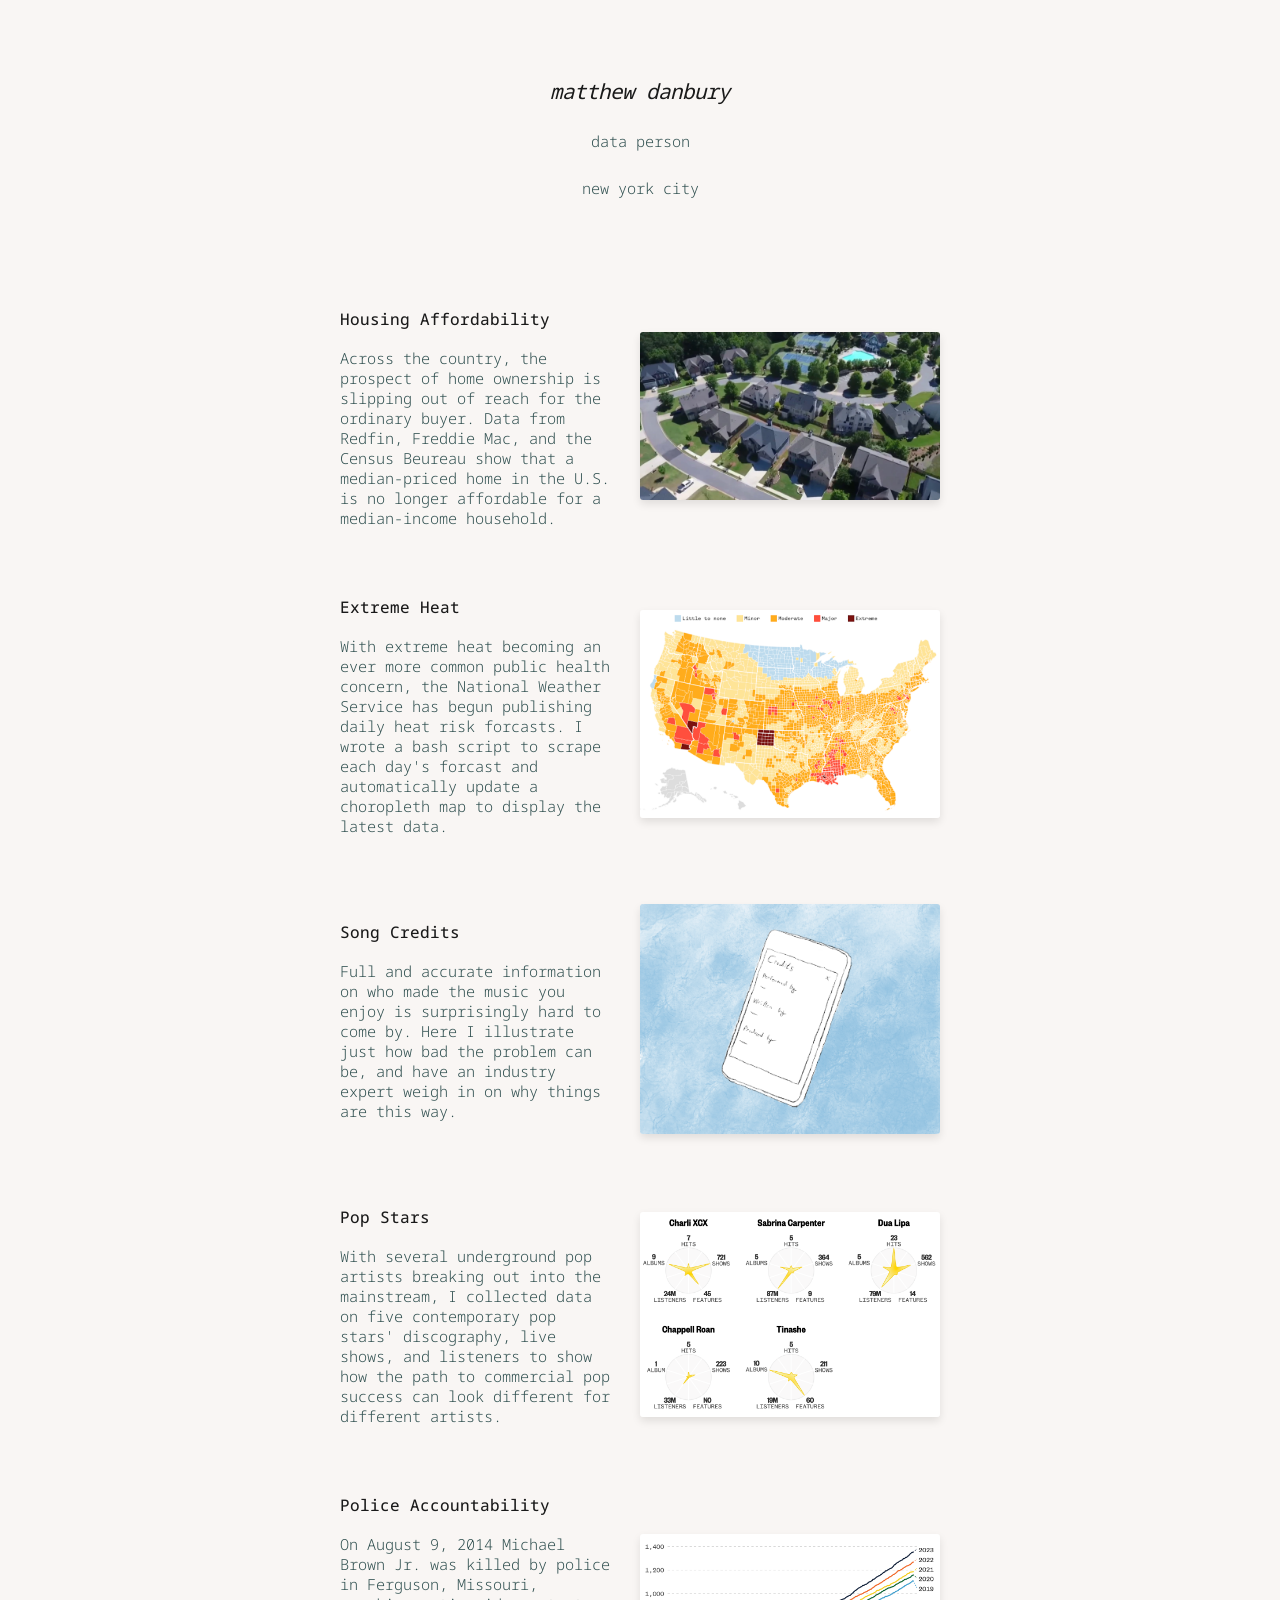
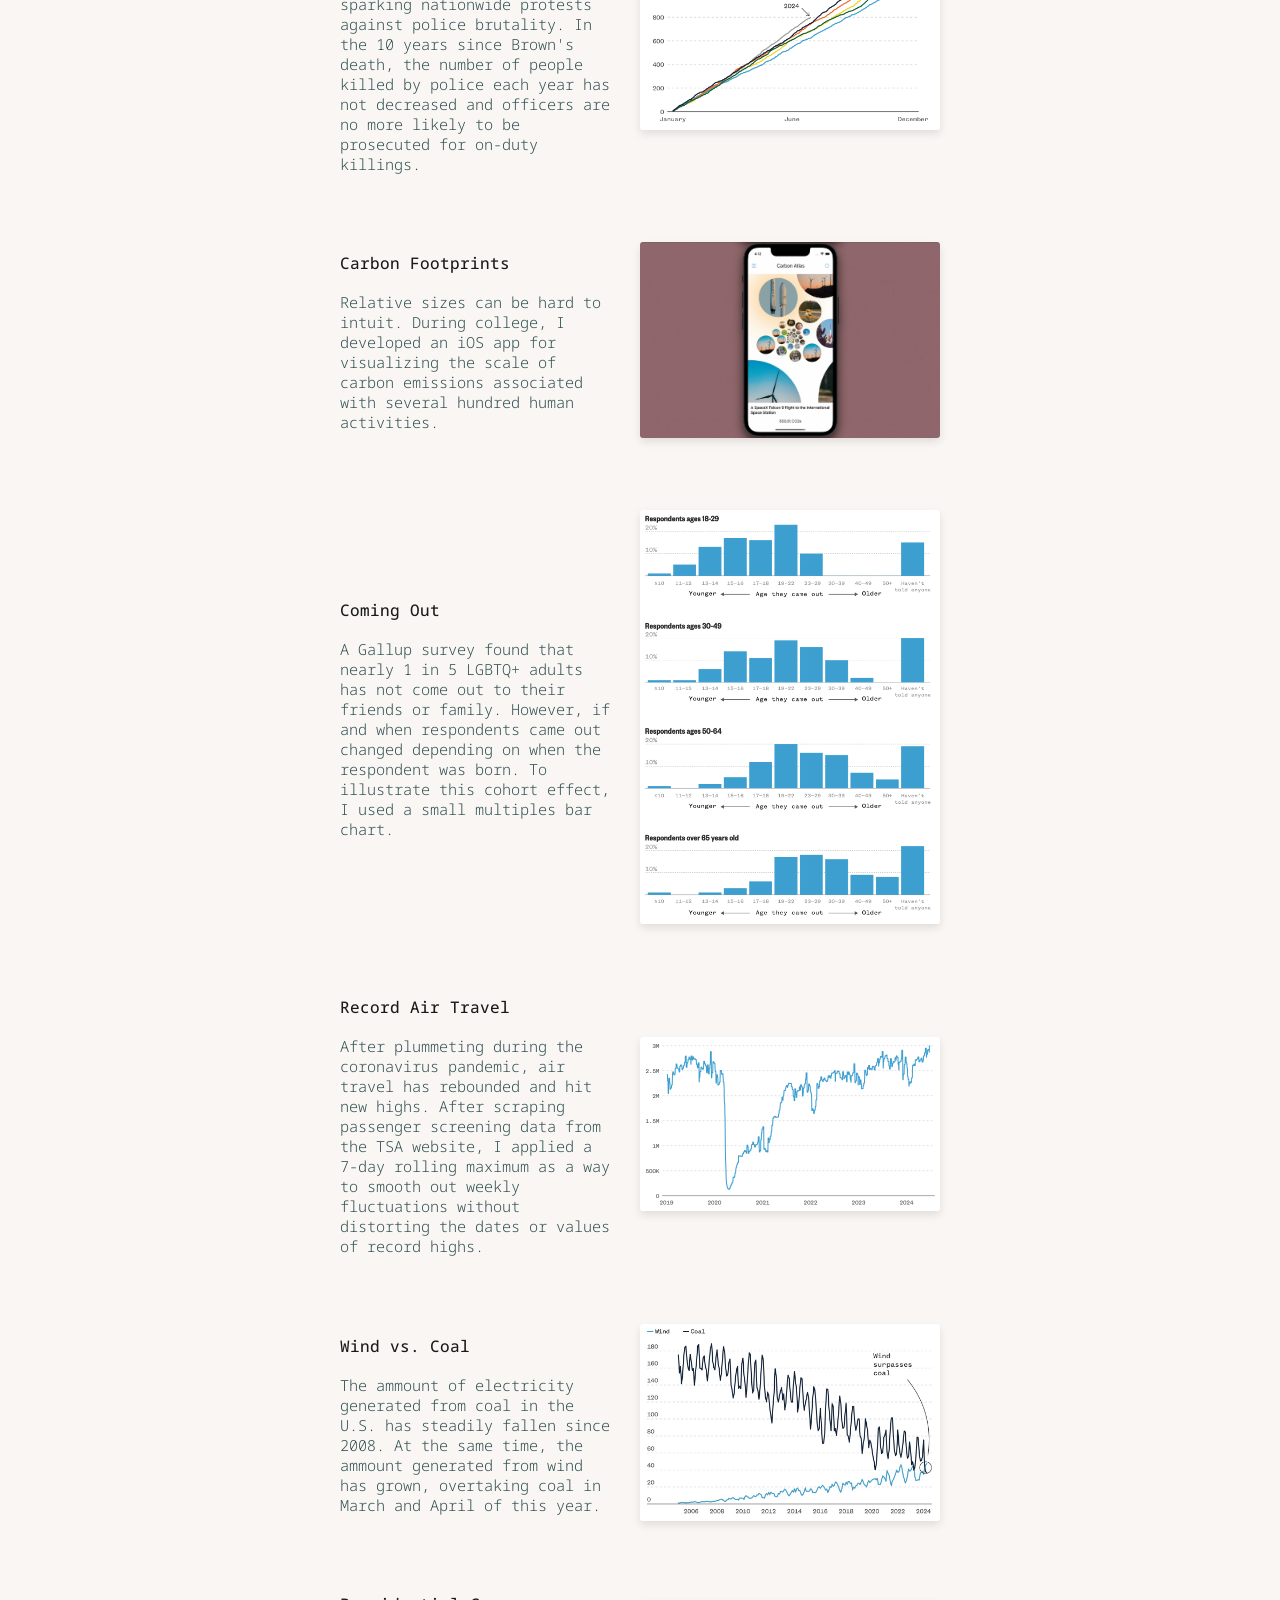
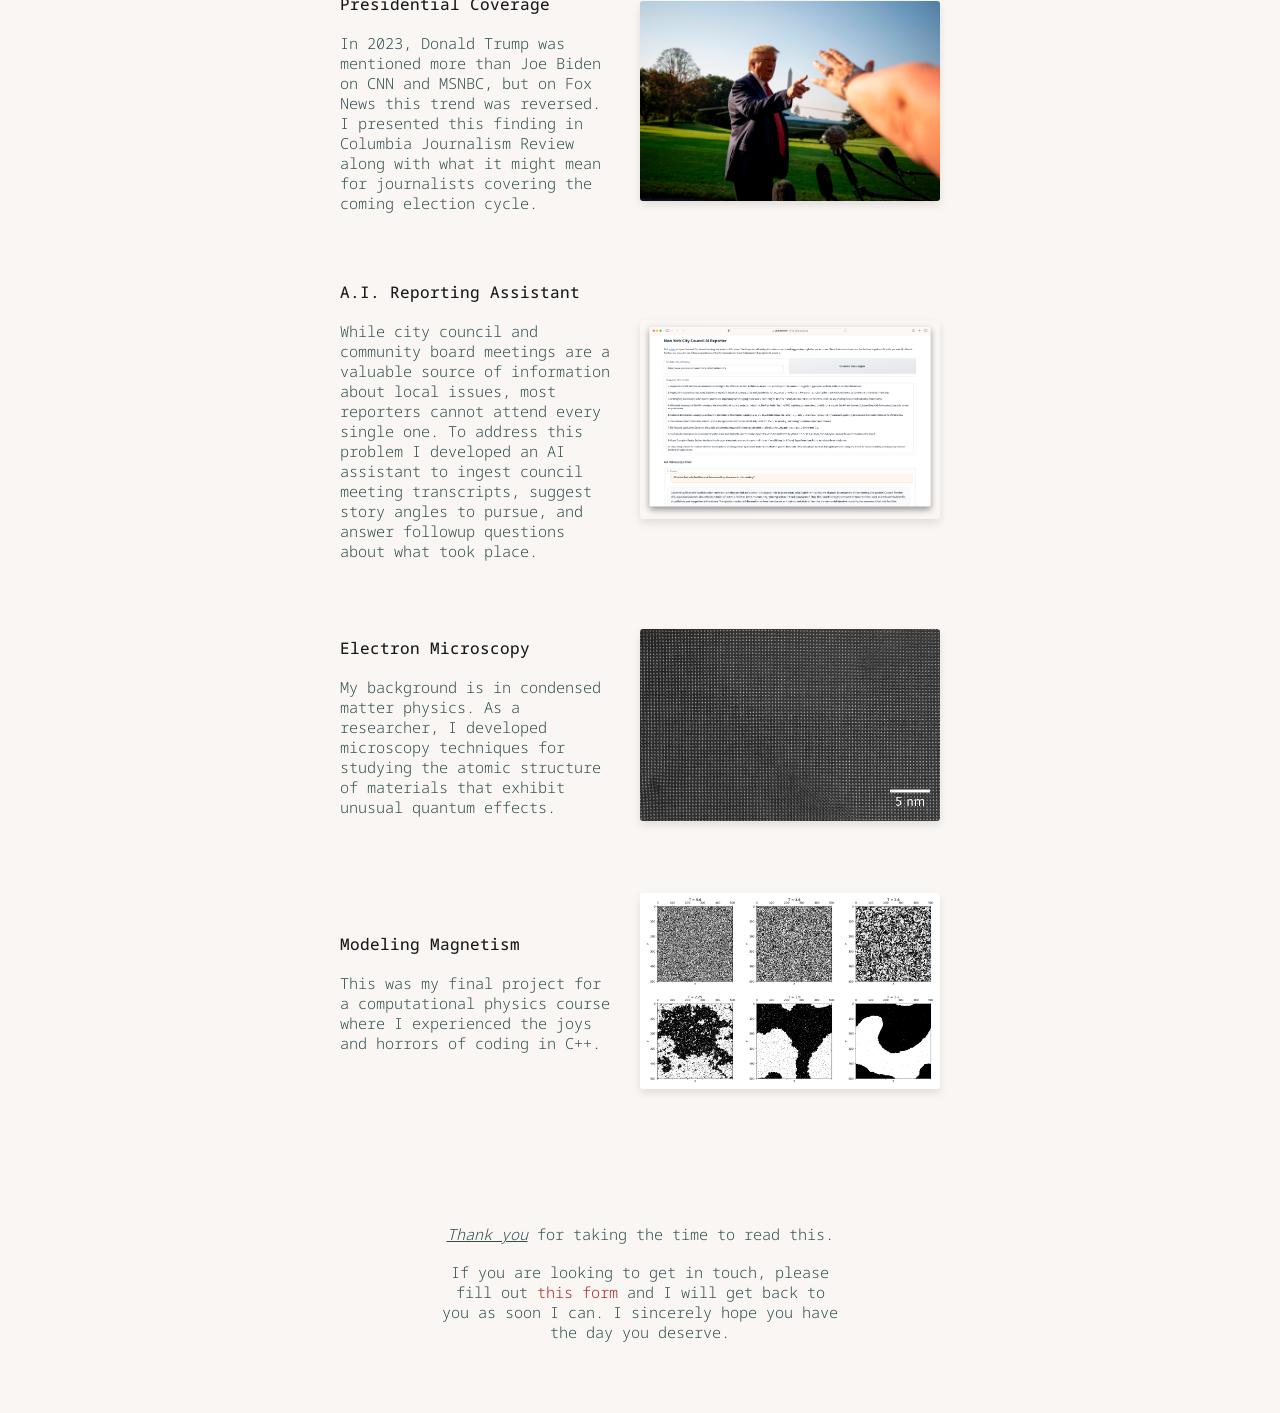
==== commit fff881a3: "best wishes" ====
--- a/index.html
+++ b/index.html
@@ -259,7 +259,8 @@
         <p>
           If you are looking to get in touch, please fill out
           <a href="https://forms.gle/gq2cK4b1RNAeKS8i6">this form</a> and I will
-          get back to you as soon I can.
+          get back to you as soon I can. I sincerely hope you have the day you
+          deserve.
         </p>
       </div>
     </div>
--- a/styles.css
+++ b/styles.css
@@ -1,5 +1,6 @@
 body {
-  background: #f5f1e9;
+  /* background: #f5f1e9; */
+  background: #f9f6f4;
   font-size: 16px;
   color: darkslategray;
 }
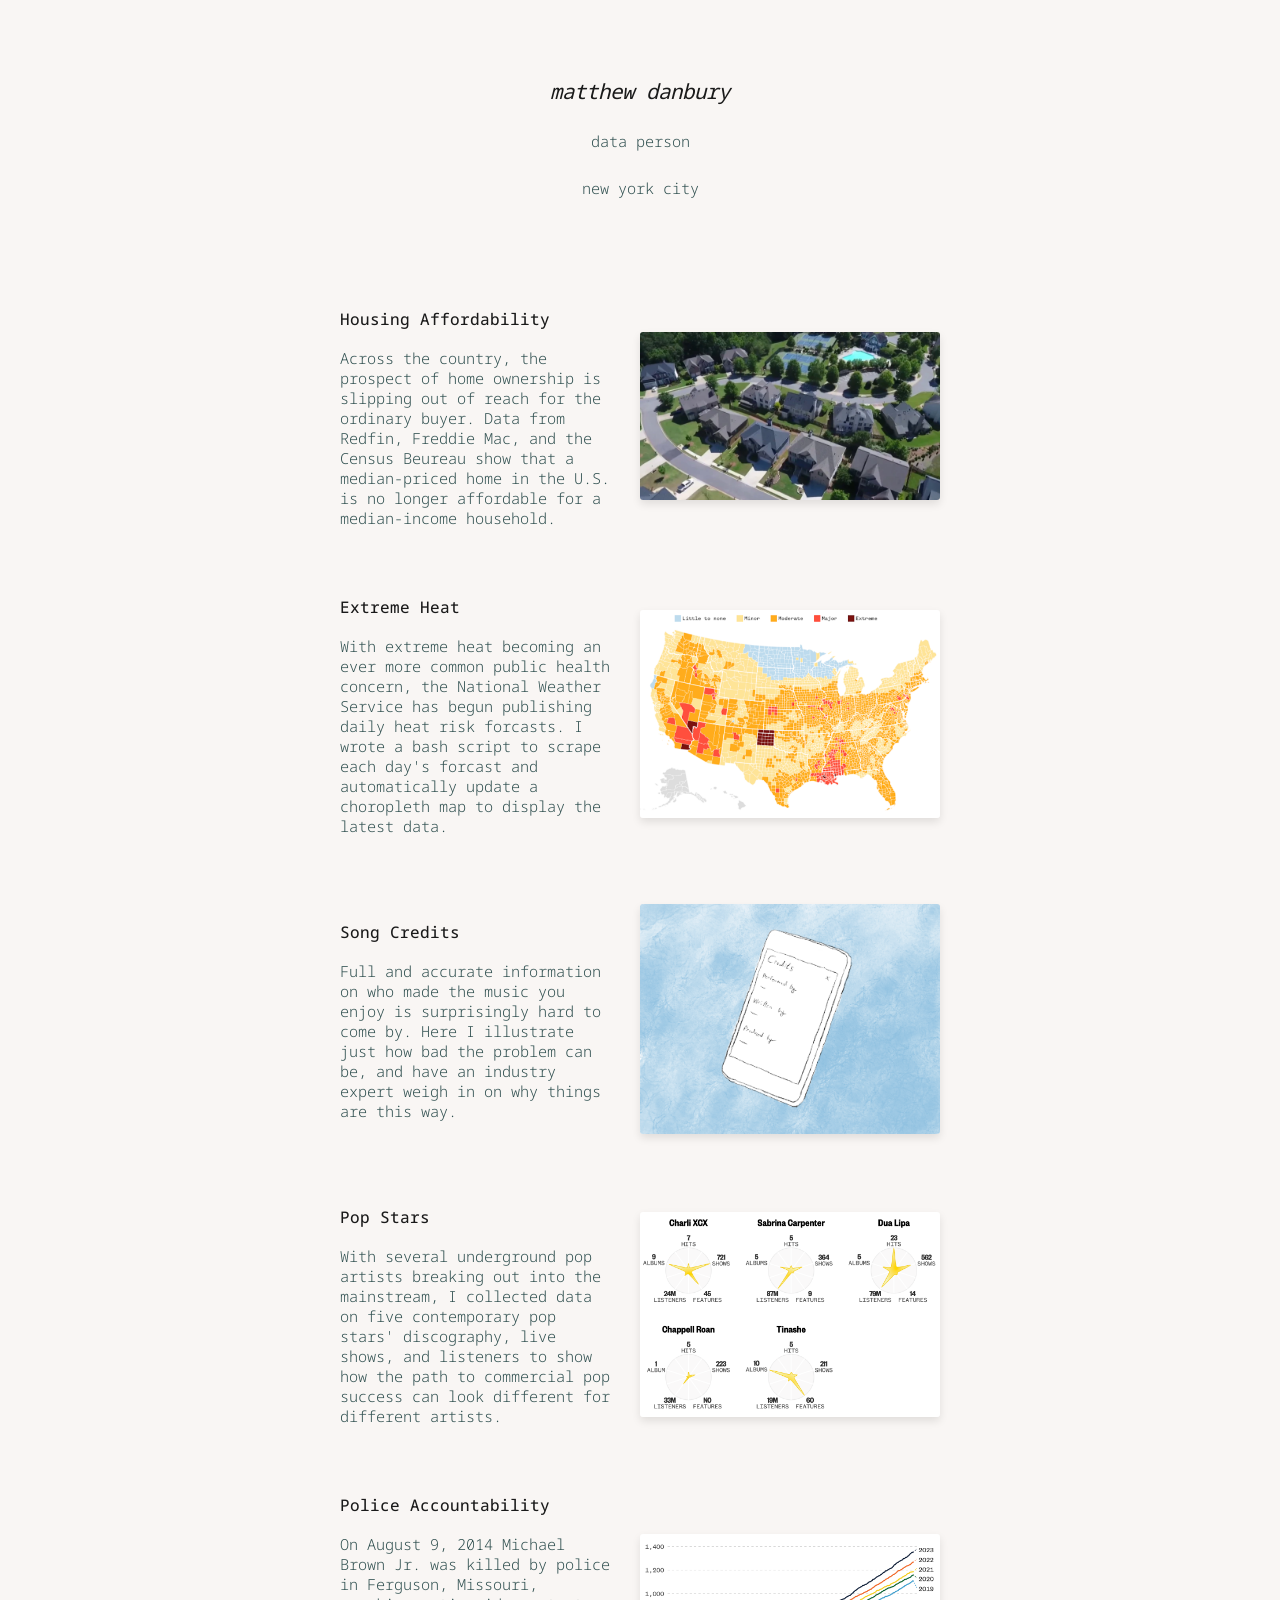
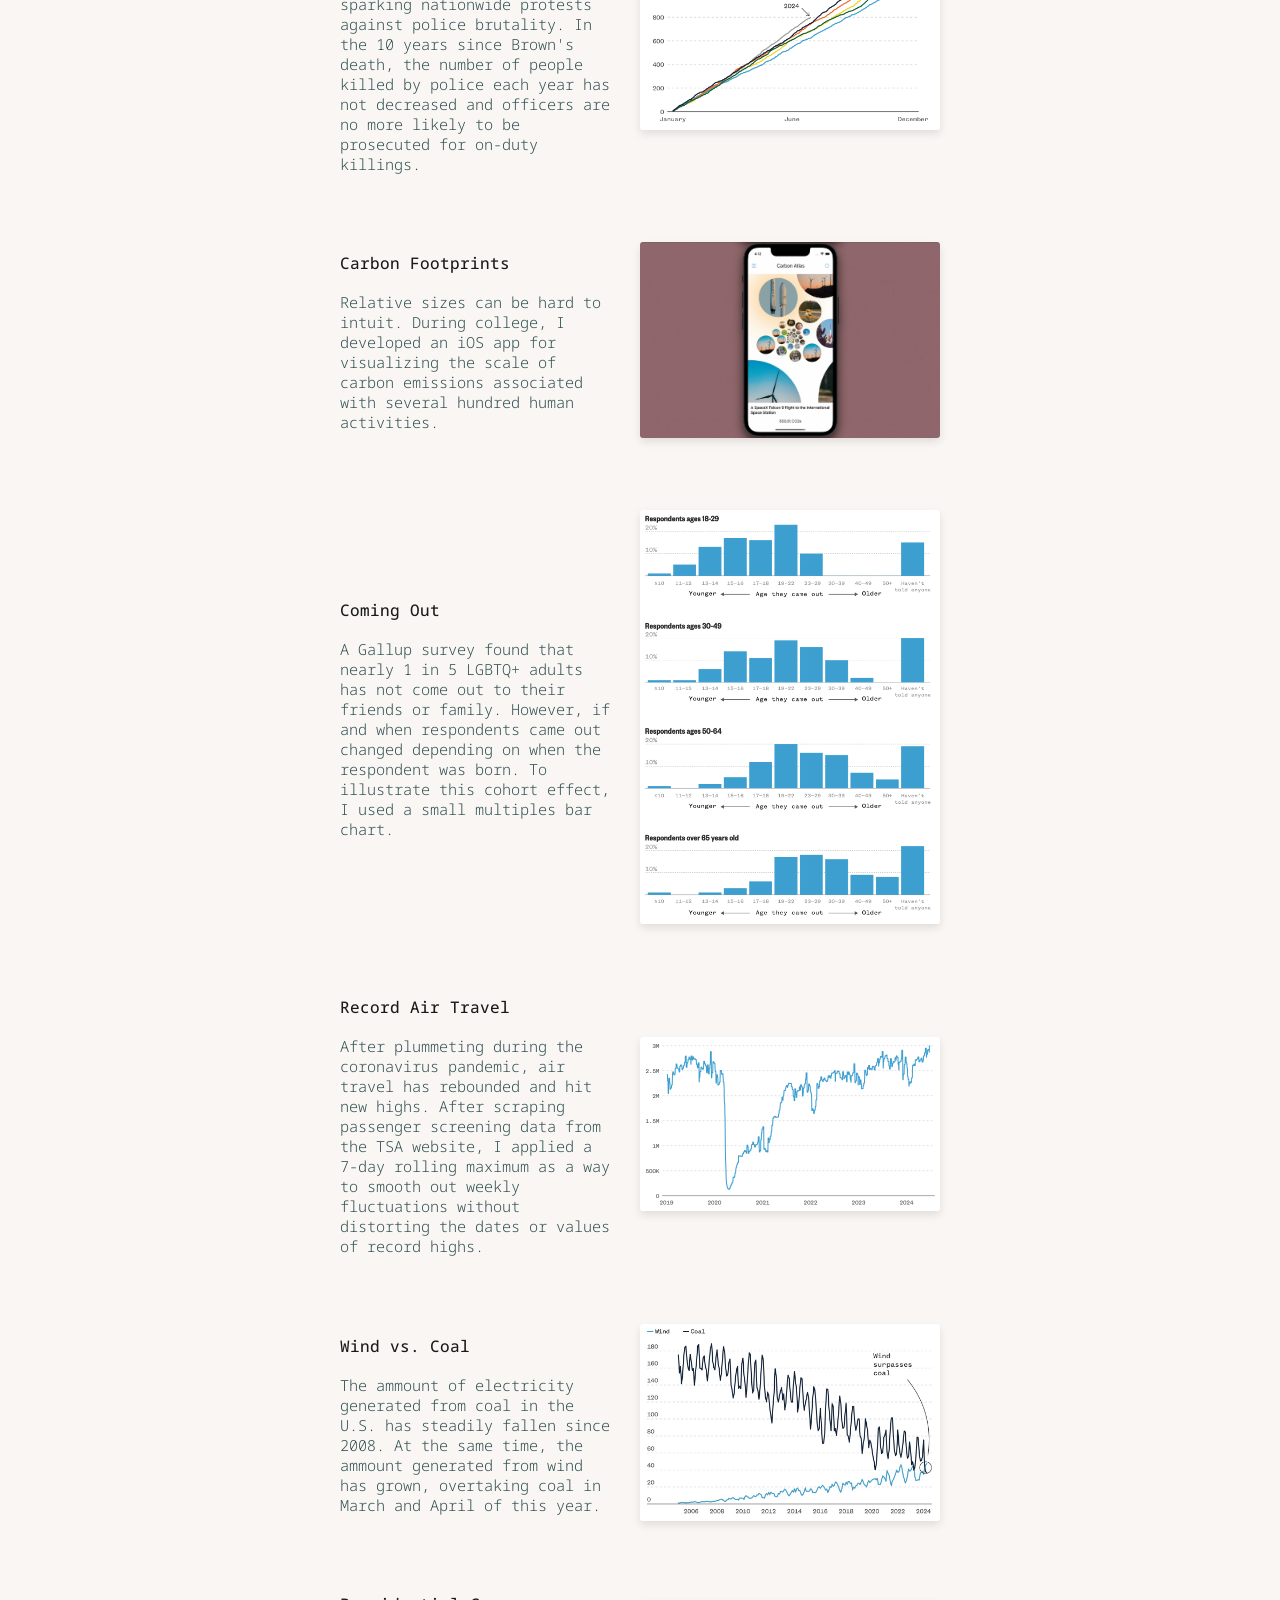
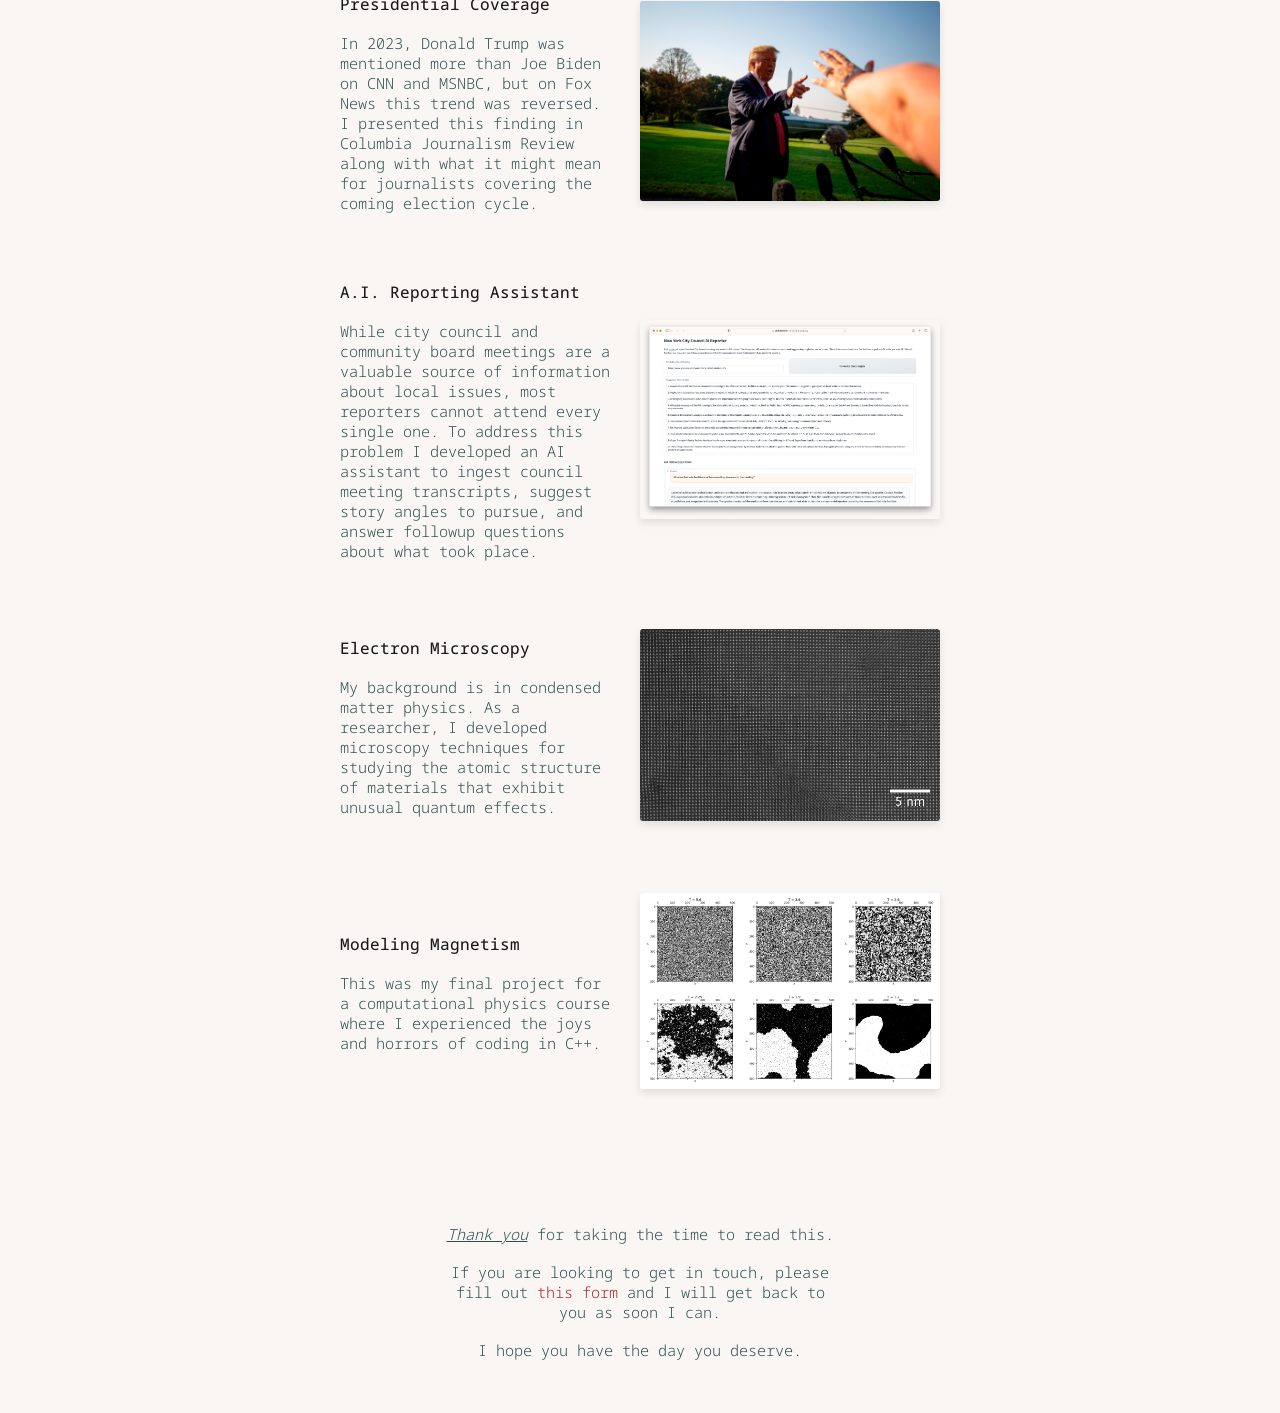
==== commit 8b6e734e: "reformat" ====
--- a/index.html
+++ b/index.html
@@ -259,9 +259,10 @@
         <p>
           If you are looking to get in touch, please fill out
           <a href="https://forms.gle/gq2cK4b1RNAeKS8i6">this form</a> and I will
-          get back to you as soon I can. I sincerely hope you have the day you
-          deserve.
+          get back to you as soon I can.
         </p>
+        <br />
+        <p>I hope you have the day you deserve.</p>
       </div>
     </div>
   </body>
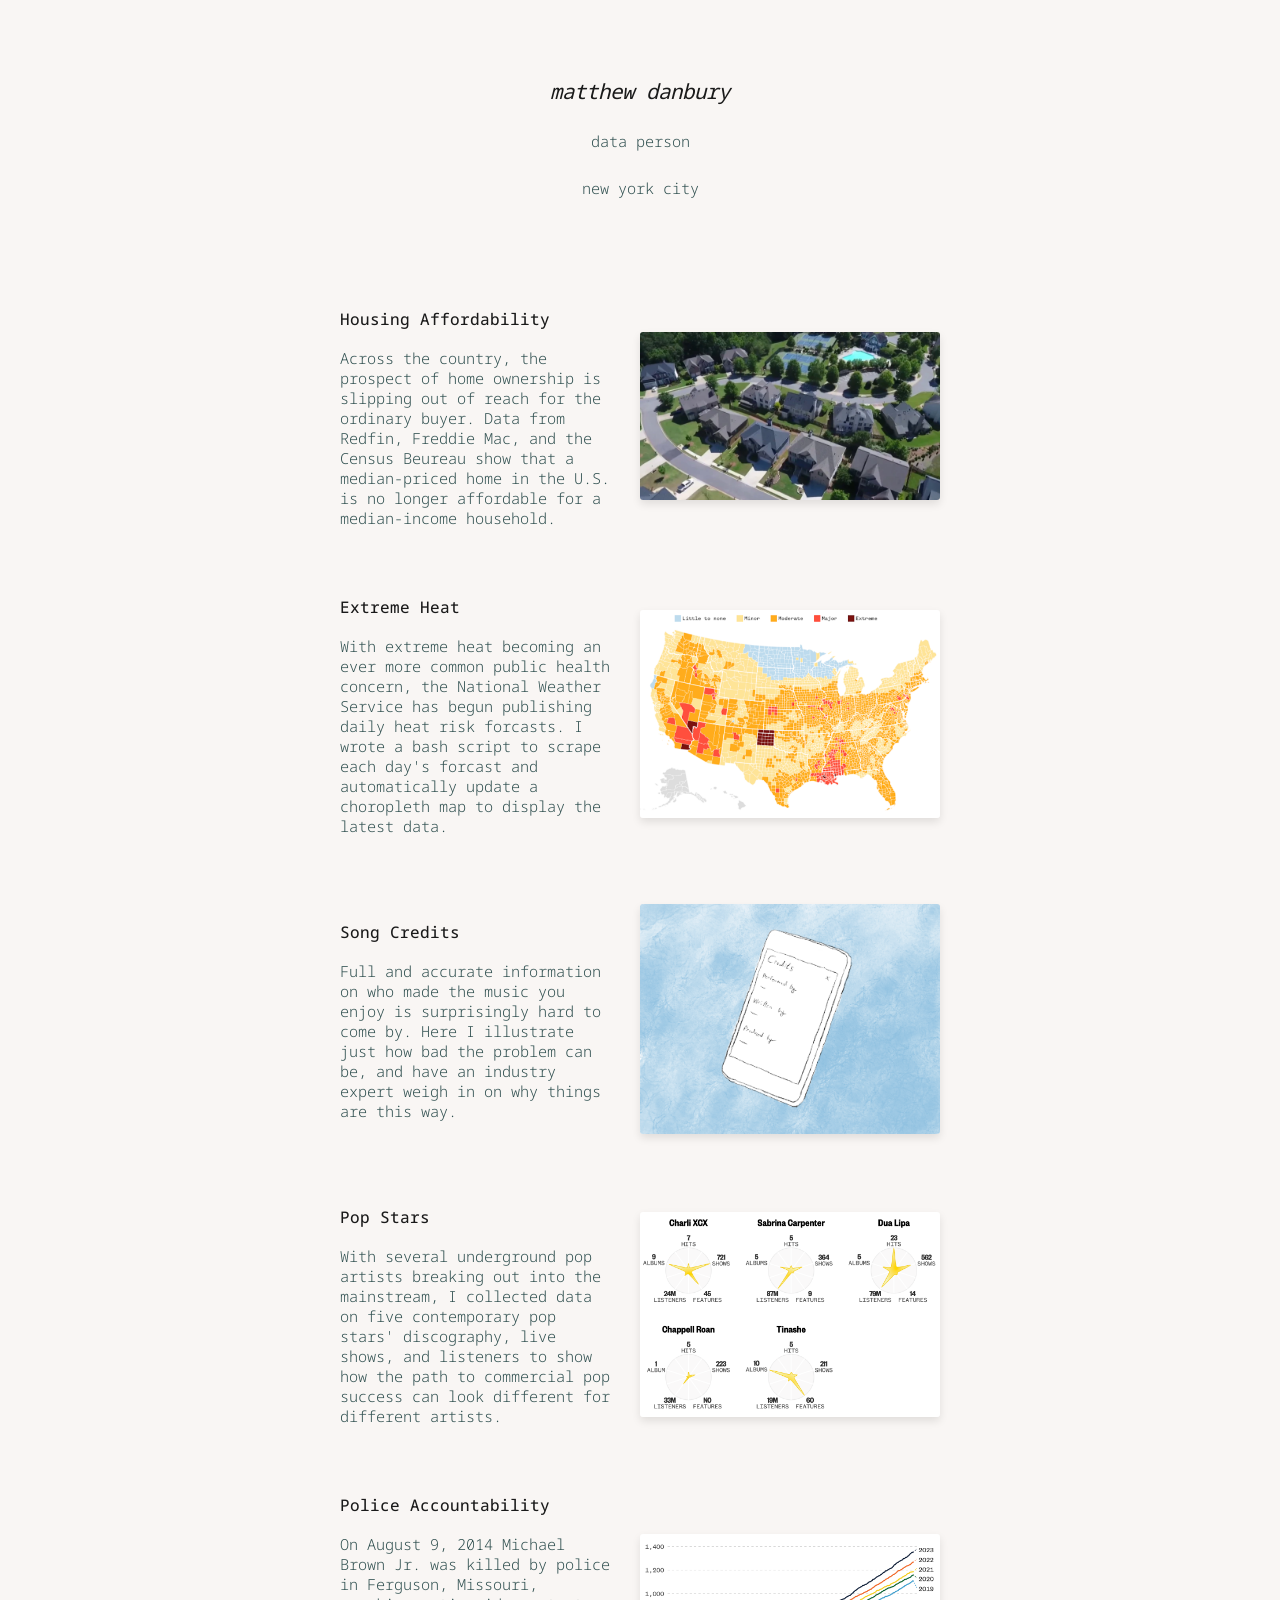
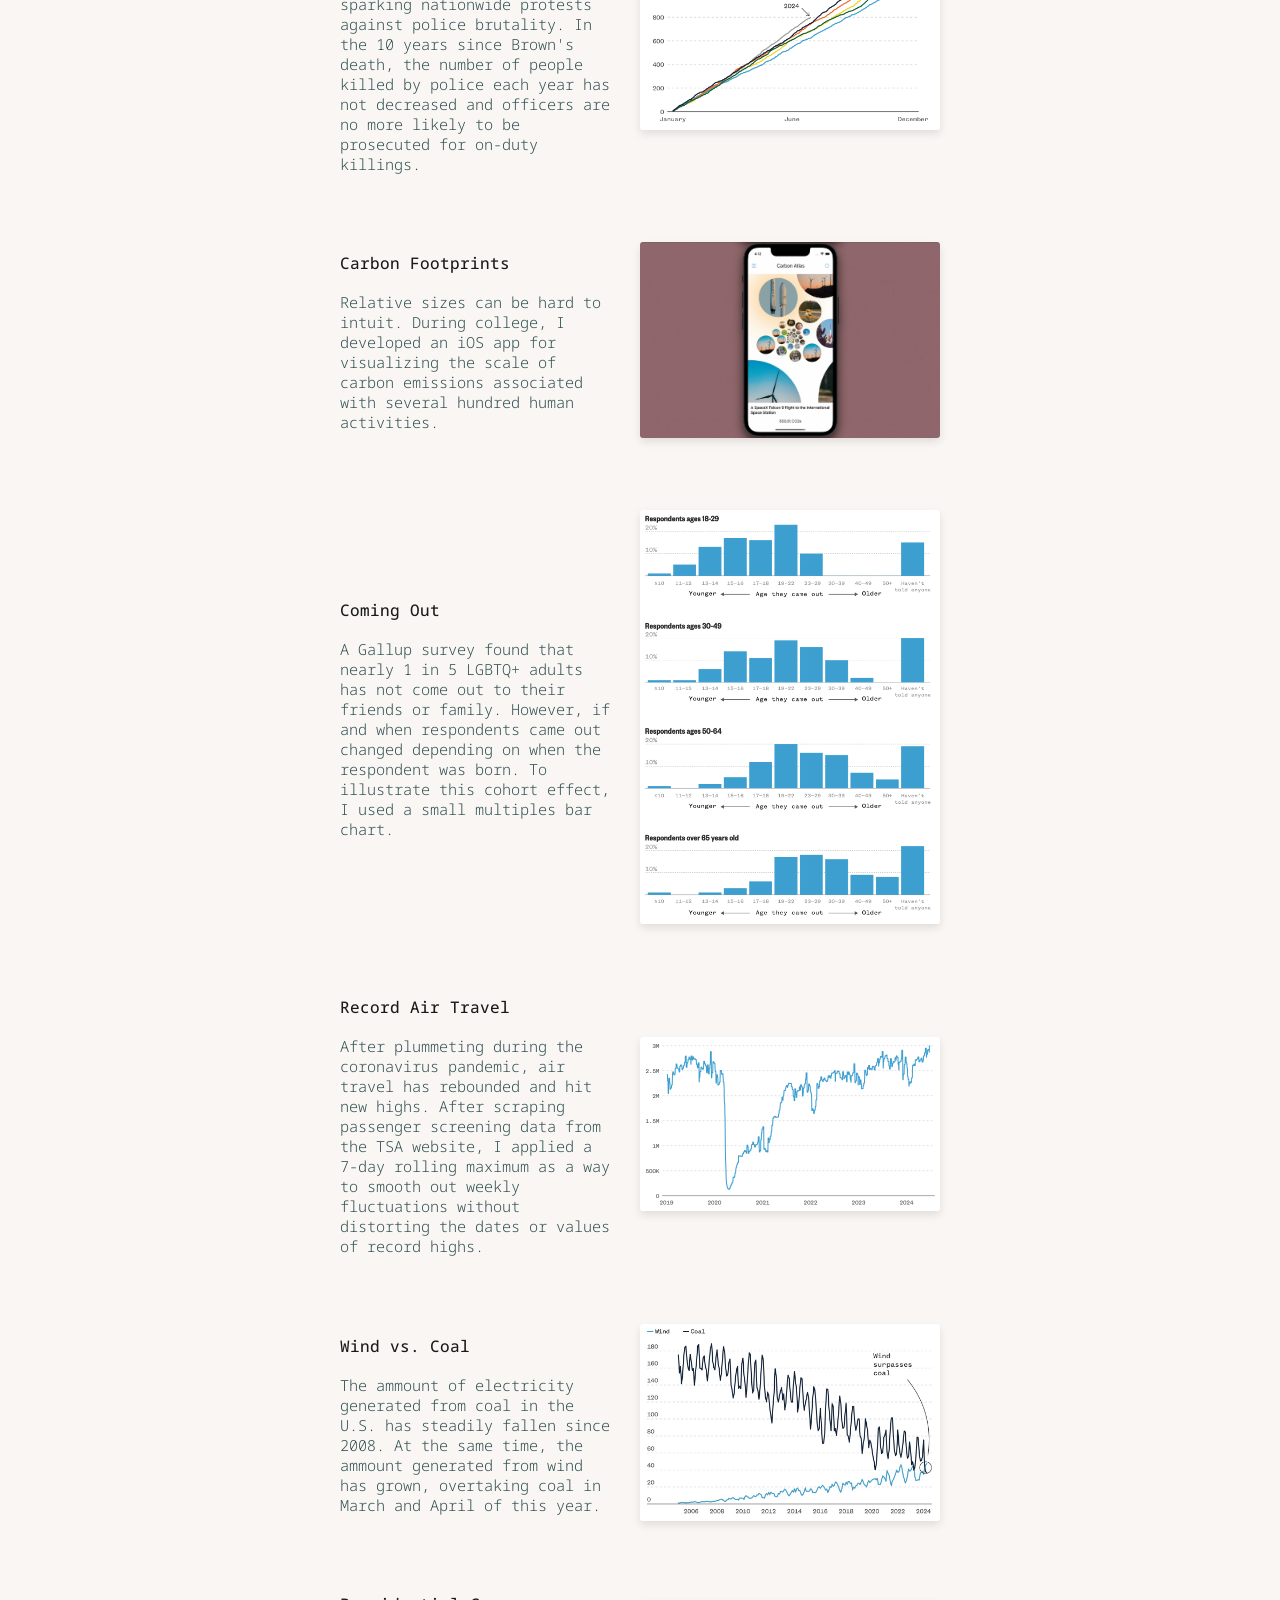
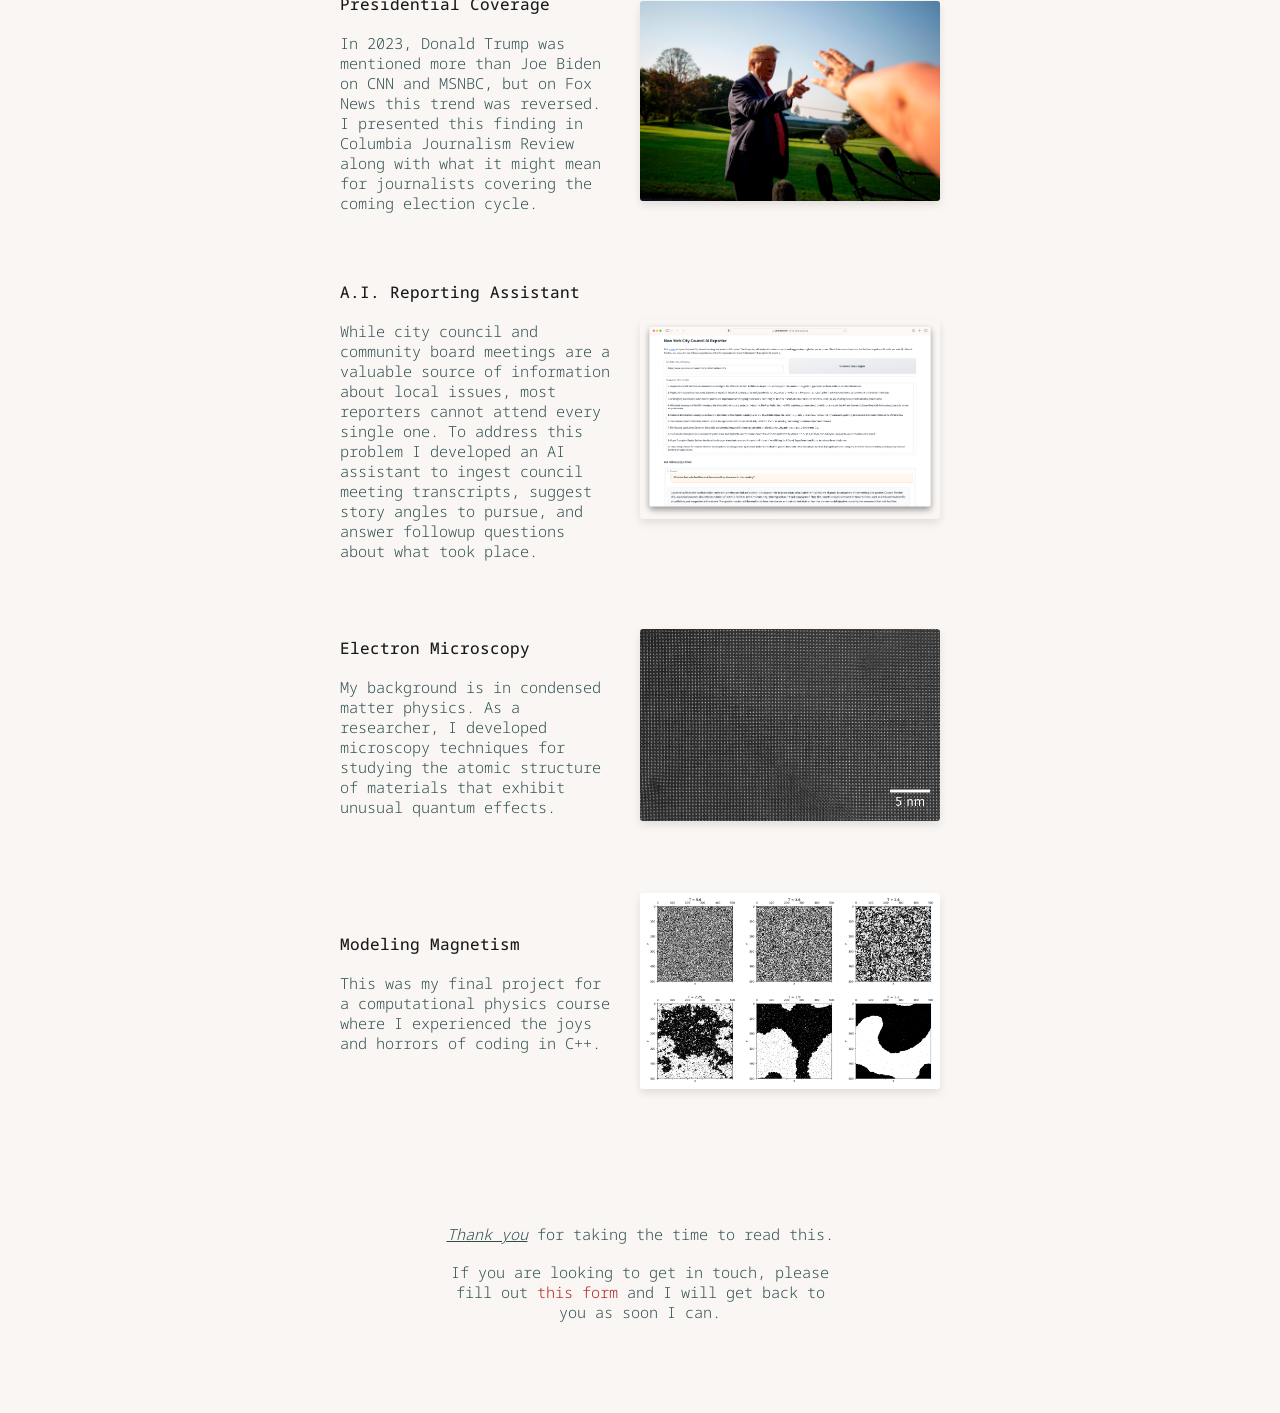
==== commit 29ba6883: "rewrite" ====
--- a/index.html
+++ b/index.html
@@ -261,8 +261,6 @@
           <a href="https://forms.gle/gq2cK4b1RNAeKS8i6">this form</a> and I will
           get back to you as soon I can.
         </p>
-        <br />
-        <p>I hope you have the day you deserve.</p>
       </div>
     </div>
   </body>
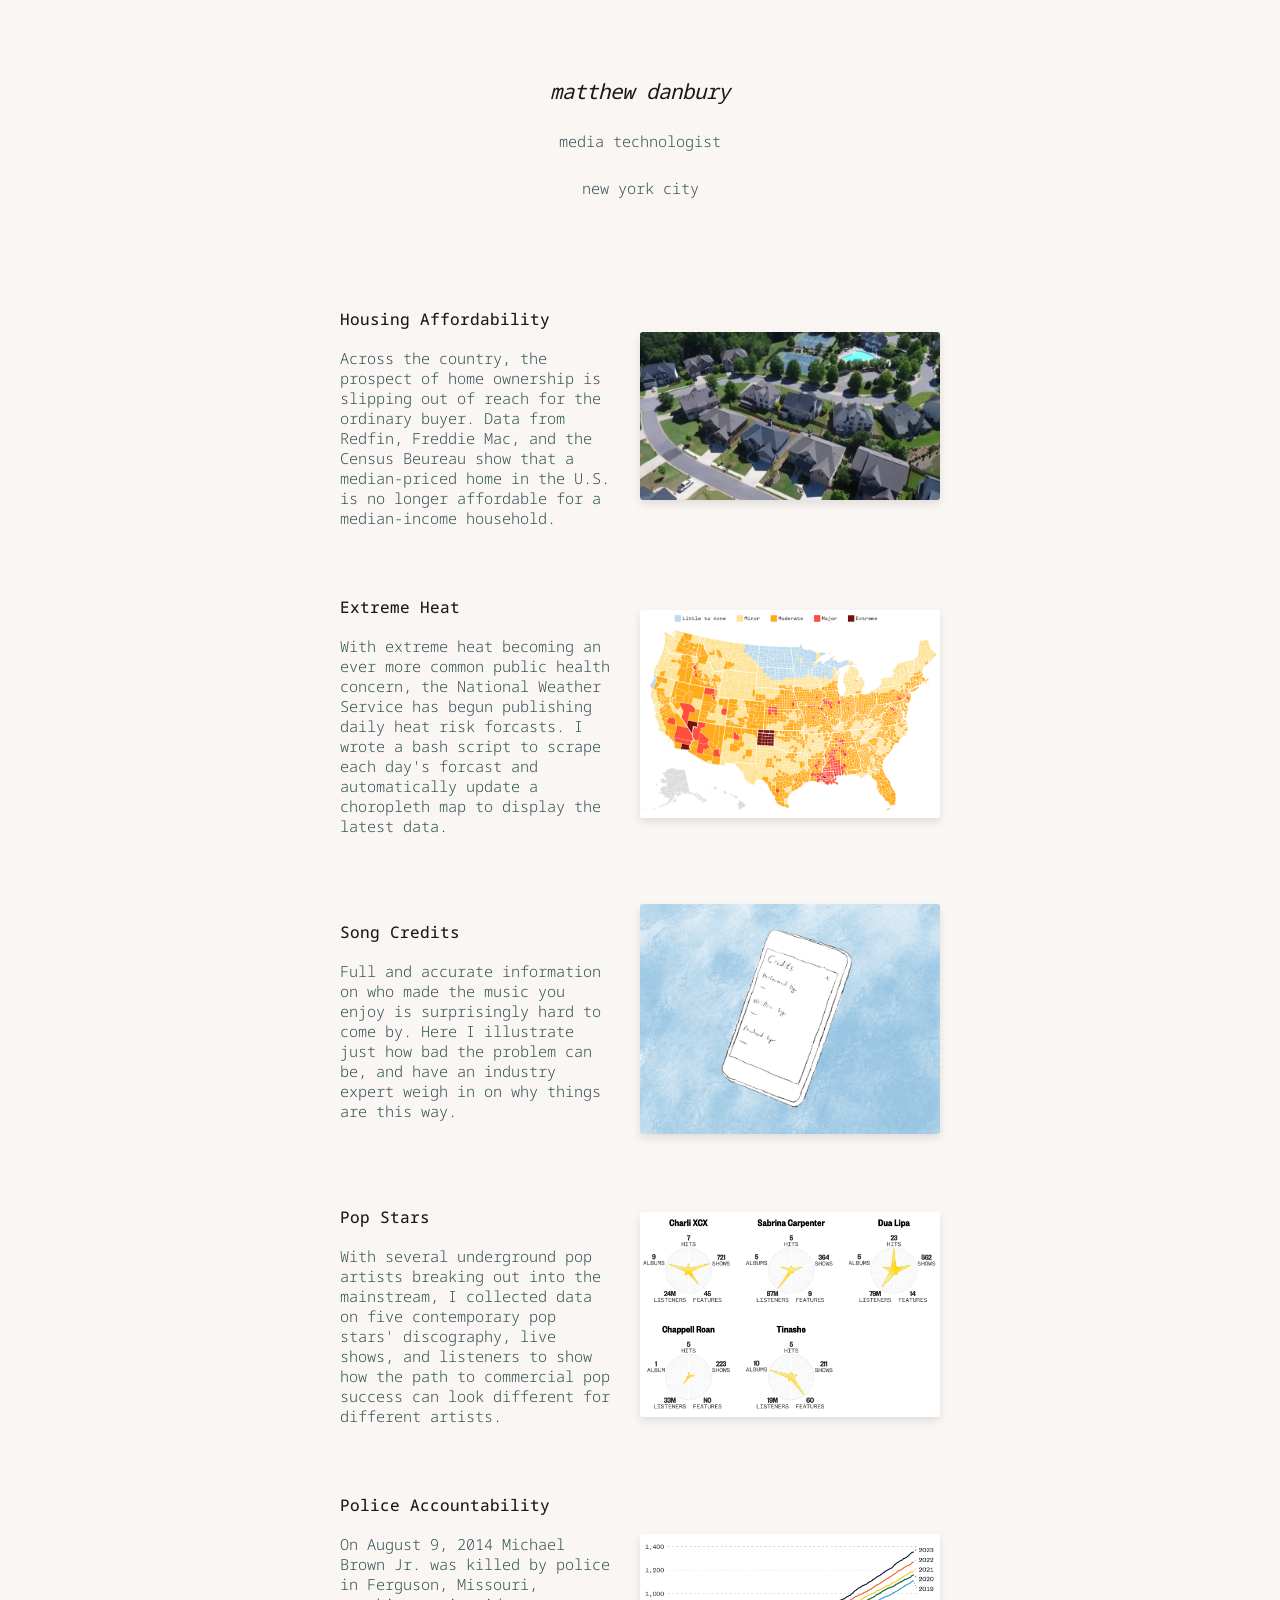
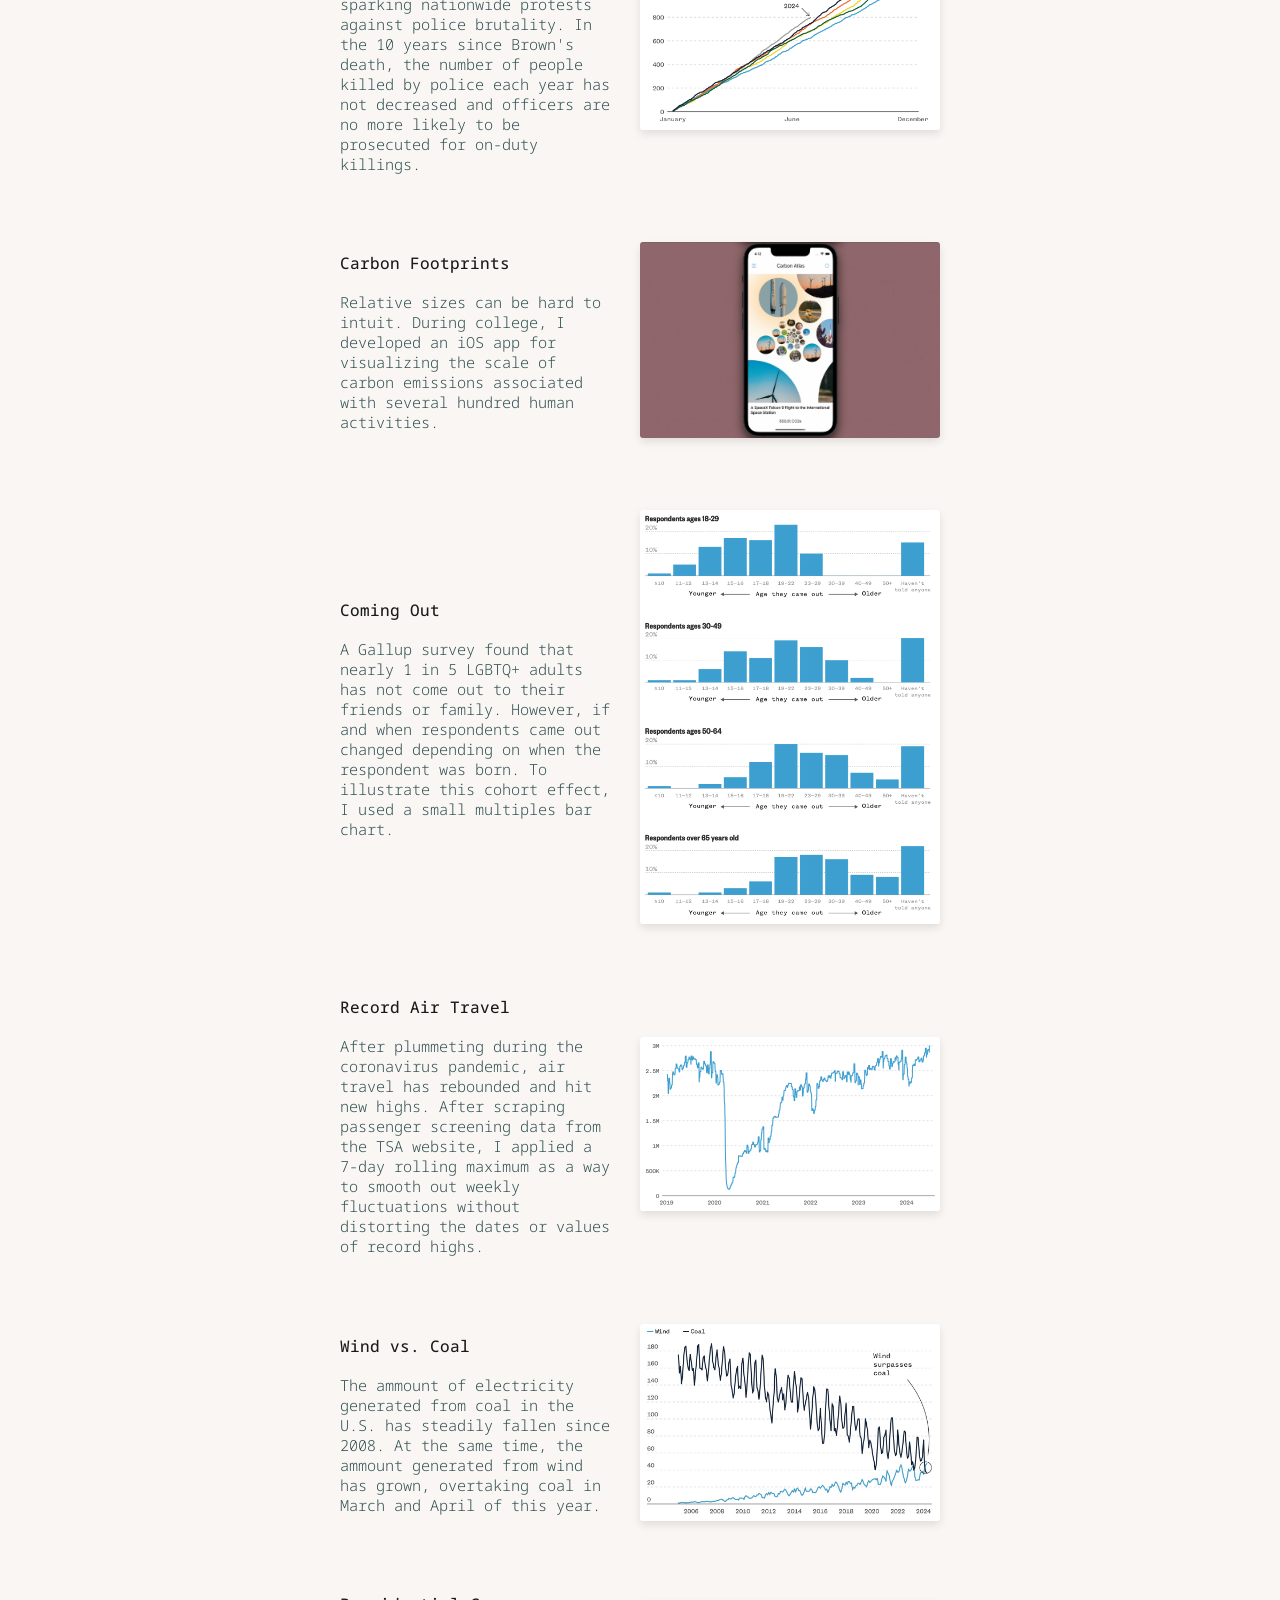
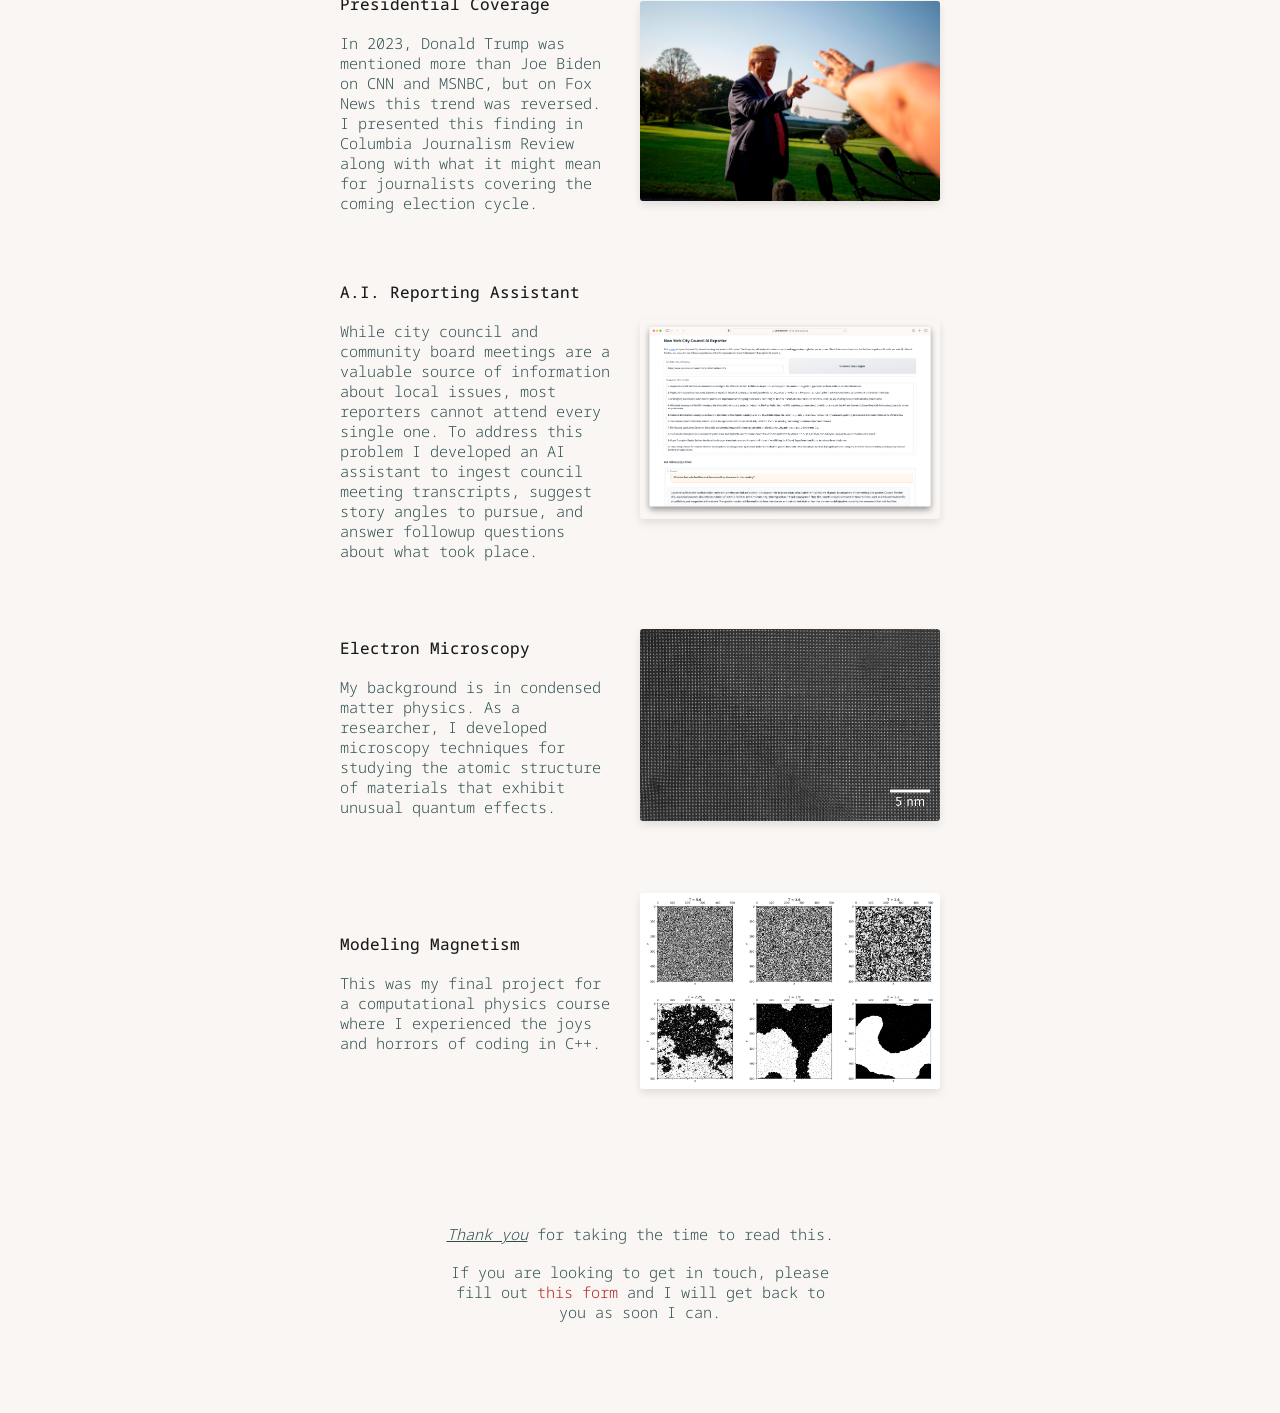
==== commit 710a8254: "update header" ====
--- a/index.html
+++ b/index.html
@@ -1,4 +1,4 @@
-<!DOCTYPE html>
+<!doctype html>
 <html lang="en">
   <head>
     <meta charset="UTF-8" />
@@ -19,7 +19,7 @@
         <h1>matthew danbury</h1>
         <br />
         <br />
-        <h2>data person</h2>
+        <h2>media technologist</h2>
         <br />
         <br />
         <h2>new york city</h2>
